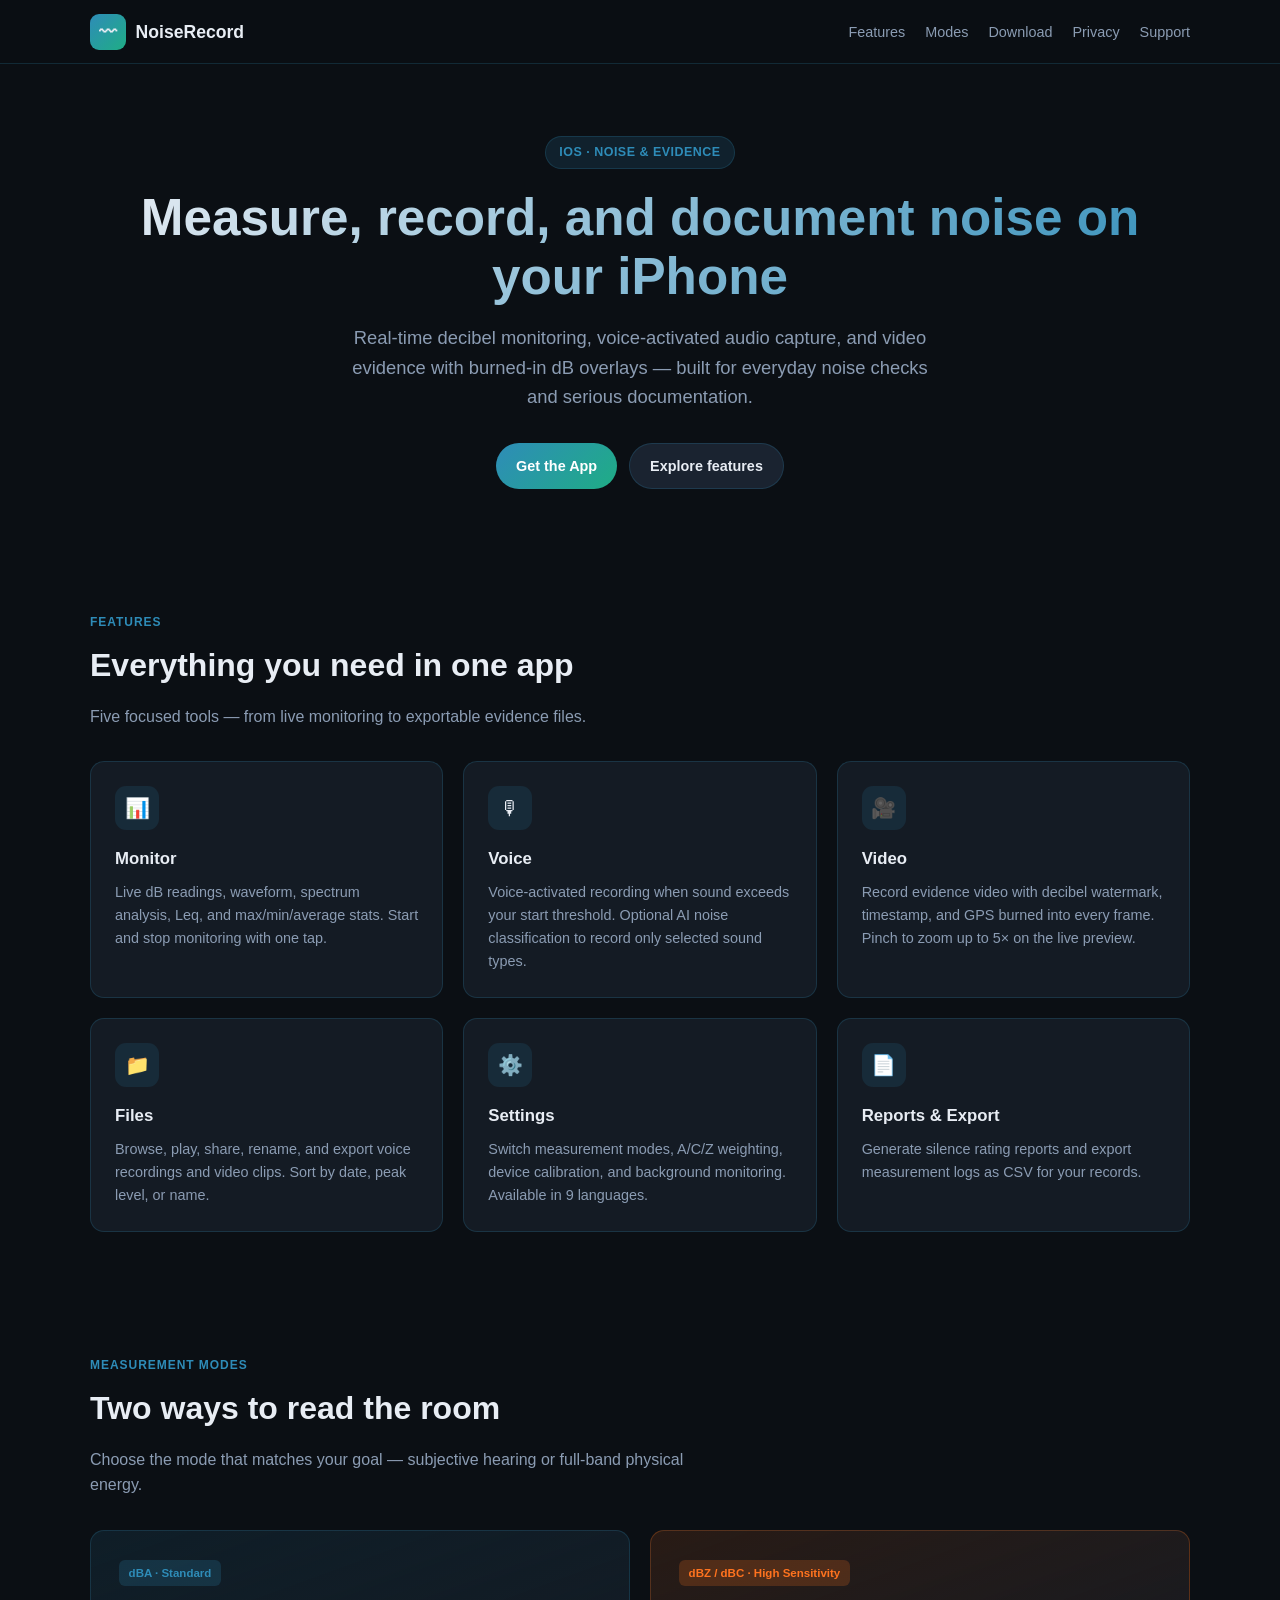
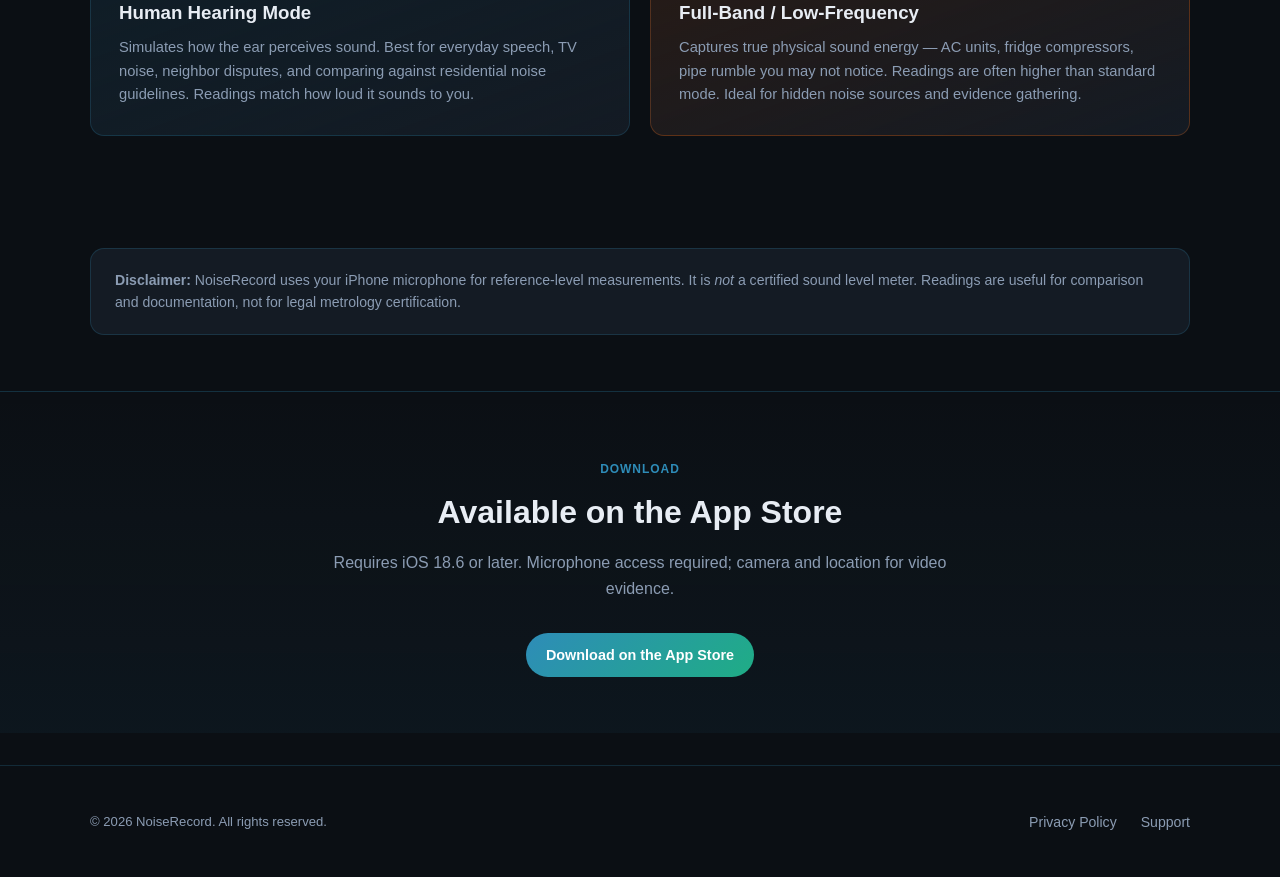
==== website/index.html @ 61397804 "更新apple ID" ====
<!DOCTYPE html>
<html lang="en">
<head>
  <meta charset="UTF-8">
  <meta name="viewport" content="width=device-width, initial-scale=1.0">
  <meta name="description" content="NoiseRecord — iPhone noise monitoring, voice-activated recording, and video evidence with live decibel overlays.">
  <title>NoiseRecord — Noise Monitoring &amp; Evidence</title>
  <link rel="stylesheet" href="assets/css/style.css">
</head>
<body>
  <header class="site-header">
    <div class="container header-inner">
      <a href="index.html" class="logo">
        <span class="logo-icon" aria-hidden="true">〰</span>
        NoiseRecord
      </a>
      <button class="menu-toggle" type="button" aria-label="Open menu">☰</button>
      <nav>
        <ul class="nav-links">
          <li><a href="#features">Features</a></li>
          <li><a href="#modes">Modes</a></li>
          <li><a href="#download">Download</a></li>
          <li><a href="privacy.html">Privacy</a></li>
          <li><a href="support.html">Support</a></li>
        </ul>
      </nav>
    </div>
  </header>

  <main>
    <section class="hero">
      <div class="container">
        <span class="hero-badge">iOS · Noise &amp; Evidence</span>
        <h1>Measure, record, and document noise on your iPhone</h1>
        <p>
          Real-time decibel monitoring, voice-activated audio capture, and video evidence
          with burned-in dB overlays — built for everyday noise checks and serious documentation.
        </p>
        <div class="hero-actions">
          <a href="#download" class="btn btn-primary">Get the App</a>
          <a href="#features" class="btn btn-secondary">Explore features</a>
        </div>
      </div>
    </section>

    <section id="features">
      <div class="container">
        <p class="section-label">Features</p>
        <h2 class="section-title">Everything you need in one app</h2>
        <p class="section-desc">
          Five focused tools — from live monitoring to exportable evidence files.
        </p>
        <div class="feature-grid">
          <article class="feature-card">
            <div class="feature-icon" aria-hidden="true">📊</div>
            <h3>Monitor</h3>
            <p>
              Live dB readings, waveform, spectrum analysis, Leq, and max/min/average stats.
              Start and stop monitoring with one tap.
            </p>
          </article>
          <article class="feature-card">
            <div class="feature-icon" aria-hidden="true">🎙</div>
            <h3>Voice</h3>
            <p>
              Voice-activated recording when sound exceeds your start threshold.
              Optional AI noise classification to record only selected sound types.
            </p>
          </article>
          <article class="feature-card">
            <div class="feature-icon" aria-hidden="true">🎥</div>
            <h3>Video</h3>
            <p>
              Record evidence video with decibel watermark, timestamp, and GPS burned into every frame.
              Pinch to zoom up to 5× on the live preview.
            </p>
          </article>
          <article class="feature-card">
            <div class="feature-icon" aria-hidden="true">📁</div>
            <h3>Files</h3>
            <p>
              Browse, play, share, rename, and export voice recordings and video clips.
              Sort by date, peak level, or name.
            </p>
          </article>
          <article class="feature-card">
            <div class="feature-icon" aria-hidden="true">⚙️</div>
            <h3>Settings</h3>
            <p>
              Switch measurement modes, A/C/Z weighting, device calibration, and background monitoring.
              Available in 9 languages.
            </p>
          </article>
          <article class="feature-card">
            <div class="feature-icon" aria-hidden="true">📄</div>
            <h3>Reports &amp; Export</h3>
            <p>
              Generate silence rating reports and export measurement logs as CSV for your records.
            </p>
          </article>
        </div>
      </div>
    </section>

    <section id="modes">
      <div class="container">
        <p class="section-label">Measurement modes</p>
        <h2 class="section-title">Two ways to read the room</h2>
        <p class="section-desc">
          Choose the mode that matches your goal — subjective hearing or full-band physical energy.
        </p>
        <div class="mode-grid">
          <article class="mode-card standard">
            <span class="badge">dBA · Standard</span>
            <h3>Human Hearing Mode</h3>
            <p>
              Simulates how the ear perceives sound. Best for everyday speech, TV noise, neighbor disputes,
              and comparing against residential noise guidelines. Readings match how loud it sounds to you.
            </p>
          </article>
          <article class="mode-card high-sensitivity">
            <span class="badge">dBZ / dBC · High Sensitivity</span>
            <h3>Full-Band / Low-Frequency</h3>
            <p>
              Captures true physical sound energy — AC units, fridge compressors, pipe rumble you may not notice.
              Readings are often higher than standard mode. Ideal for hidden noise sources and evidence gathering.
            </p>
          </article>
        </div>
      </div>
    </section>

    <section>
      <div class="container">
        <div class="disclaimer-box">
          <strong>Disclaimer:</strong>
          NoiseRecord uses your iPhone microphone for reference-level measurements.
          It is <em>not</em> a certified sound level meter. Readings are useful for comparison and documentation,
          not for legal metrology certification.
        </div>
      </div>
    </section>

    <section id="download" class="cta-section">
      <div class="container">
        <p class="section-label">Download</p>
        <h2 class="section-title">Available on the App Store</h2>
        <p class="section-desc" style="margin-inline: auto;">
          Requires iOS 18.6 or later. Microphone access required; camera and location for video evidence.
        </p>
        <a href="https://apps.apple.com/app/id6779128095" class="btn btn-primary" id="app-store-link">Download on the App Store</a>
      </div>
    </section>
  </main>

  <footer class="site-footer">
    <div class="container footer-inner">
      <p class="copyright">© 2026 NoiseRecord. All rights reserved.</p>
      <ul class="footer-links">
        <li><a href="privacy.html">Privacy Policy</a></li>
        <li><a href="support.html">Support</a></li>
      </ul>
    </div>
  </footer>

  <script src="assets/js/main.js"></script>
</body>
</html>
---- website/assets/css/style.css ----
/* NoiseRecord — brand tokens (aligned with iOS app themes) */
:root {
  --accent-standard: #2e8cb8;
  --accent-standard-2: #1fad85;
  --accent-high: #ff731f;
  --accent-high-2: #b85af2;
  --bg: #0b0f14;
  --bg-card: #141b24;
  --bg-elevated: #1a2330;
  --text: #e8edf4;
  --text-muted: #8b9cb3;
  --border: rgba(46, 140, 184, 0.22);
  --radius: 14px;
  --max-width: 1100px;
  --font: -apple-system, BlinkMacSystemFont, "Segoe UI", Roboto, "Helvetica Neue", Arial, sans-serif;
}

*, *::before, *::after { box-sizing: border-box; }

html {
  scroll-behavior: smooth;
}

body {
  margin: 0;
  font-family: var(--font);
  background: var(--bg);
  color: var(--text);
  line-height: 1.6;
  -webkit-font-smoothing: antialiased;
}

a {
  color: var(--accent-standard);
  text-decoration: none;
}

a:hover { text-decoration: underline; }

img { max-width: 100%; height: auto; }

.container {
  width: min(100% - 2rem, var(--max-width));
  margin-inline: auto;
}

/* Header */
.site-header {
  position: sticky;
  top: 0;
  z-index: 100;
  background: rgba(11, 15, 20, 0.88);
  backdrop-filter: blur(12px);
  border-bottom: 1px solid var(--border);
}

.header-inner {
  display: flex;
  align-items: center;
  justify-content: space-between;
  padding: 0.85rem 0;
  gap: 1rem;
}

.logo {
  display: flex;
  align-items: center;
  gap: 0.6rem;
  font-weight: 700;
  font-size: 1.1rem;
  color: var(--text);
  text-decoration: none;
}

.logo:hover { text-decoration: none; }

.logo-icon {
  width: 36px;
  height: 36px;
  border-radius: 9px;
  background: linear-gradient(135deg, var(--accent-standard), var(--accent-standard-2));
  display: grid;
  place-items: center;
  font-size: 1.1rem;
}

.nav-links {
  display: flex;
  align-items: center;
  gap: 1.25rem;
  list-style: none;
  margin: 0;
  padding: 0;
}

.nav-links a {
  color: var(--text-muted);
  font-size: 0.9rem;
  font-weight: 500;
}

.nav-links a:hover { color: var(--text); text-decoration: none; }

.btn {
  display: inline-flex;
  align-items: center;
  justify-content: center;
  gap: 0.4rem;
  padding: 0.65rem 1.25rem;
  border-radius: 999px;
  font-weight: 600;
  font-size: 0.9rem;
  border: none;
  cursor: pointer;
  text-decoration: none;
  transition: transform 0.15s, opacity 0.15s;
}

.btn:hover { text-decoration: none; transform: translateY(-1px); }

.btn-primary {
  background: linear-gradient(135deg, var(--accent-standard), var(--accent-standard-2));
  color: #fff;
}

.btn-secondary {
  background: var(--bg-elevated);
  color: var(--text);
  border: 1px solid var(--border);
}

.btn-disabled {
  opacity: 0.55;
  cursor: not-allowed;
  pointer-events: none;
}

/* Hero */
.hero {
  padding: 4.5rem 0 3.5rem;
  text-align: center;
}

.hero-badge {
  display: inline-block;
  padding: 0.35rem 0.85rem;
  border-radius: 999px;
  font-size: 0.78rem;
  font-weight: 600;
  letter-spacing: 0.04em;
  text-transform: uppercase;
  background: rgba(46, 140, 184, 0.15);
  color: var(--accent-standard);
  border: 1px solid var(--border);
  margin-bottom: 1.25rem;
}

.hero h1 {
  font-size: clamp(2rem, 5vw, 3.2rem);
  line-height: 1.15;
  margin: 0 0 1rem;
  background: linear-gradient(135deg, var(--text) 0%, var(--accent-standard) 100%);
  -webkit-background-clip: text;
  -webkit-text-fill-color: transparent;
  background-clip: text;
}

.hero p {
  font-size: 1.15rem;
  color: var(--text-muted);
  max-width: 36rem;
  margin: 0 auto 2rem;
}

.hero-actions {
  display: flex;
  flex-wrap: wrap;
  gap: 0.75rem;
  justify-content: center;
}

/* Sections */
section {
  padding: 3.5rem 0;
}

.section-label {
  font-size: 0.75rem;
  font-weight: 700;
  letter-spacing: 0.08em;
  text-transform: uppercase;
  color: var(--accent-standard);
  margin-bottom: 0.5rem;
}

.section-title {
  font-size: clamp(1.5rem, 3vw, 2rem);
  margin: 0 0 0.75rem;
}

.section-desc {
  color: var(--text-muted);
  max-width: 40rem;
  margin: 0 0 2rem;
}

/* Feature grid */
.feature-grid {
  display: grid;
  grid-template-columns: repeat(auto-fit, minmax(280px, 1fr));
  gap: 1.25rem;
}

.feature-card {
  background: var(--bg-card);
  border: 1px solid var(--border);
  border-radius: var(--radius);
  padding: 1.5rem;
  transition: border-color 0.2s;
}

.feature-card:hover {
  border-color: rgba(46, 140, 184, 0.45);
}

.feature-icon {
  width: 44px;
  height: 44px;
  border-radius: 11px;
  display: grid;
  place-items: center;
  font-size: 1.25rem;
  margin-bottom: 1rem;
  background: rgba(46, 140, 184, 0.14);
}

.feature-card h3 {
  margin: 0 0 0.5rem;
  font-size: 1.05rem;
}

.feature-card p {
  margin: 0;
  font-size: 0.9rem;
  color: var(--text-muted);
}

/* Mode comparison */
.mode-grid {
  display: grid;
  grid-template-columns: repeat(auto-fit, minmax(300px, 1fr));
  gap: 1.25rem;
}

.mode-card {
  border-radius: var(--radius);
  padding: 1.75rem;
  border: 1px solid var(--border);
}

.mode-card.standard {
  background: linear-gradient(160deg, rgba(46, 140, 184, 0.12), var(--bg-card));
}

.mode-card.high-sensitivity {
  background: linear-gradient(160deg, rgba(255, 115, 31, 0.12), var(--bg-card));
  border-color: rgba(255, 115, 31, 0.25);
}

.mode-card .badge {
  display: inline-block;
  font-size: 0.72rem;
  font-weight: 700;
  padding: 0.25rem 0.6rem;
  border-radius: 6px;
  margin-bottom: 0.75rem;
}

.mode-card.standard .badge {
  background: rgba(46, 140, 184, 0.2);
  color: var(--accent-standard);
}

.mode-card.high-sensitivity .badge {
  background: rgba(255, 115, 31, 0.2);
  color: var(--accent-high);
}

.mode-card h3 { margin: 0 0 0.5rem; }
.mode-card p { margin: 0; color: var(--text-muted); font-size: 0.92rem; }

/* Disclaimer */
.disclaimer-box {
  background: var(--bg-card);
  border: 1px solid var(--border);
  border-radius: var(--radius);
  padding: 1.25rem 1.5rem;
  font-size: 0.88rem;
  color: var(--text-muted);
}

/* Download CTA */
.cta-section {
  text-align: center;
  background: linear-gradient(180deg, transparent, rgba(46, 140, 184, 0.06));
  border-top: 1px solid var(--border);
}

.cta-section .coming-soon {
  font-size: 0.85rem;
  color: var(--text-muted);
  margin-top: 0.75rem;
}

/* Content pages */
.page-hero {
  padding: 3rem 0 2rem;
  border-bottom: 1px solid var(--border);
}

.page-hero h1 {
  margin: 0 0 0.5rem;
  font-size: clamp(1.75rem, 4vw, 2.5rem);
}

.page-hero p {
  margin: 0;
  color: var(--text-muted);
}

.prose {
  padding: 2.5rem 0 4rem;
  max-width: 42rem;
}

.prose h2 {
  font-size: 1.2rem;
  margin: 2rem 0 0.75rem;
  color: var(--text);
}

.prose h2:first-child { margin-top: 0; }

.prose p, .prose li {
  color: var(--text-muted);
  font-size: 0.95rem;
}

.prose ul {
  padding-left: 1.25rem;
}

.prose li { margin-bottom: 0.4rem; }

/* Footer */
.site-footer {
  border-top: 1px solid var(--border);
  padding: 2rem 0;
  margin-top: 2rem;
}

.footer-inner {
  display: flex;
  flex-wrap: wrap;
  align-items: center;
  justify-content: space-between;
  gap: 1rem;
}

.footer-links {
  display: flex;
  gap: 1.5rem;
  list-style: none;
  margin: 0;
  padding: 0;
}

.footer-links a {
  color: var(--text-muted);
  font-size: 0.88rem;
}

.copyright {
  font-size: 0.82rem;
  color: var(--text-muted);
}

/* Mobile nav */
.menu-toggle {
  display: none;
  background: none;
  border: none;
  color: var(--text);
  font-size: 1.4rem;
  cursor: pointer;
  padding: 0.25rem;
}

@media (max-width: 640px) {
  .menu-toggle { display: block; }

  .nav-links {
    display: none;
    position: absolute;
    top: 100%;
    left: 0;
    right: 0;
    flex-direction: column;
    background: var(--bg);
    border-bottom: 1px solid var(--border);
    padding: 1rem;
  }

  .nav-links.open { display: flex; }

  .header-inner { position: relative; }
}
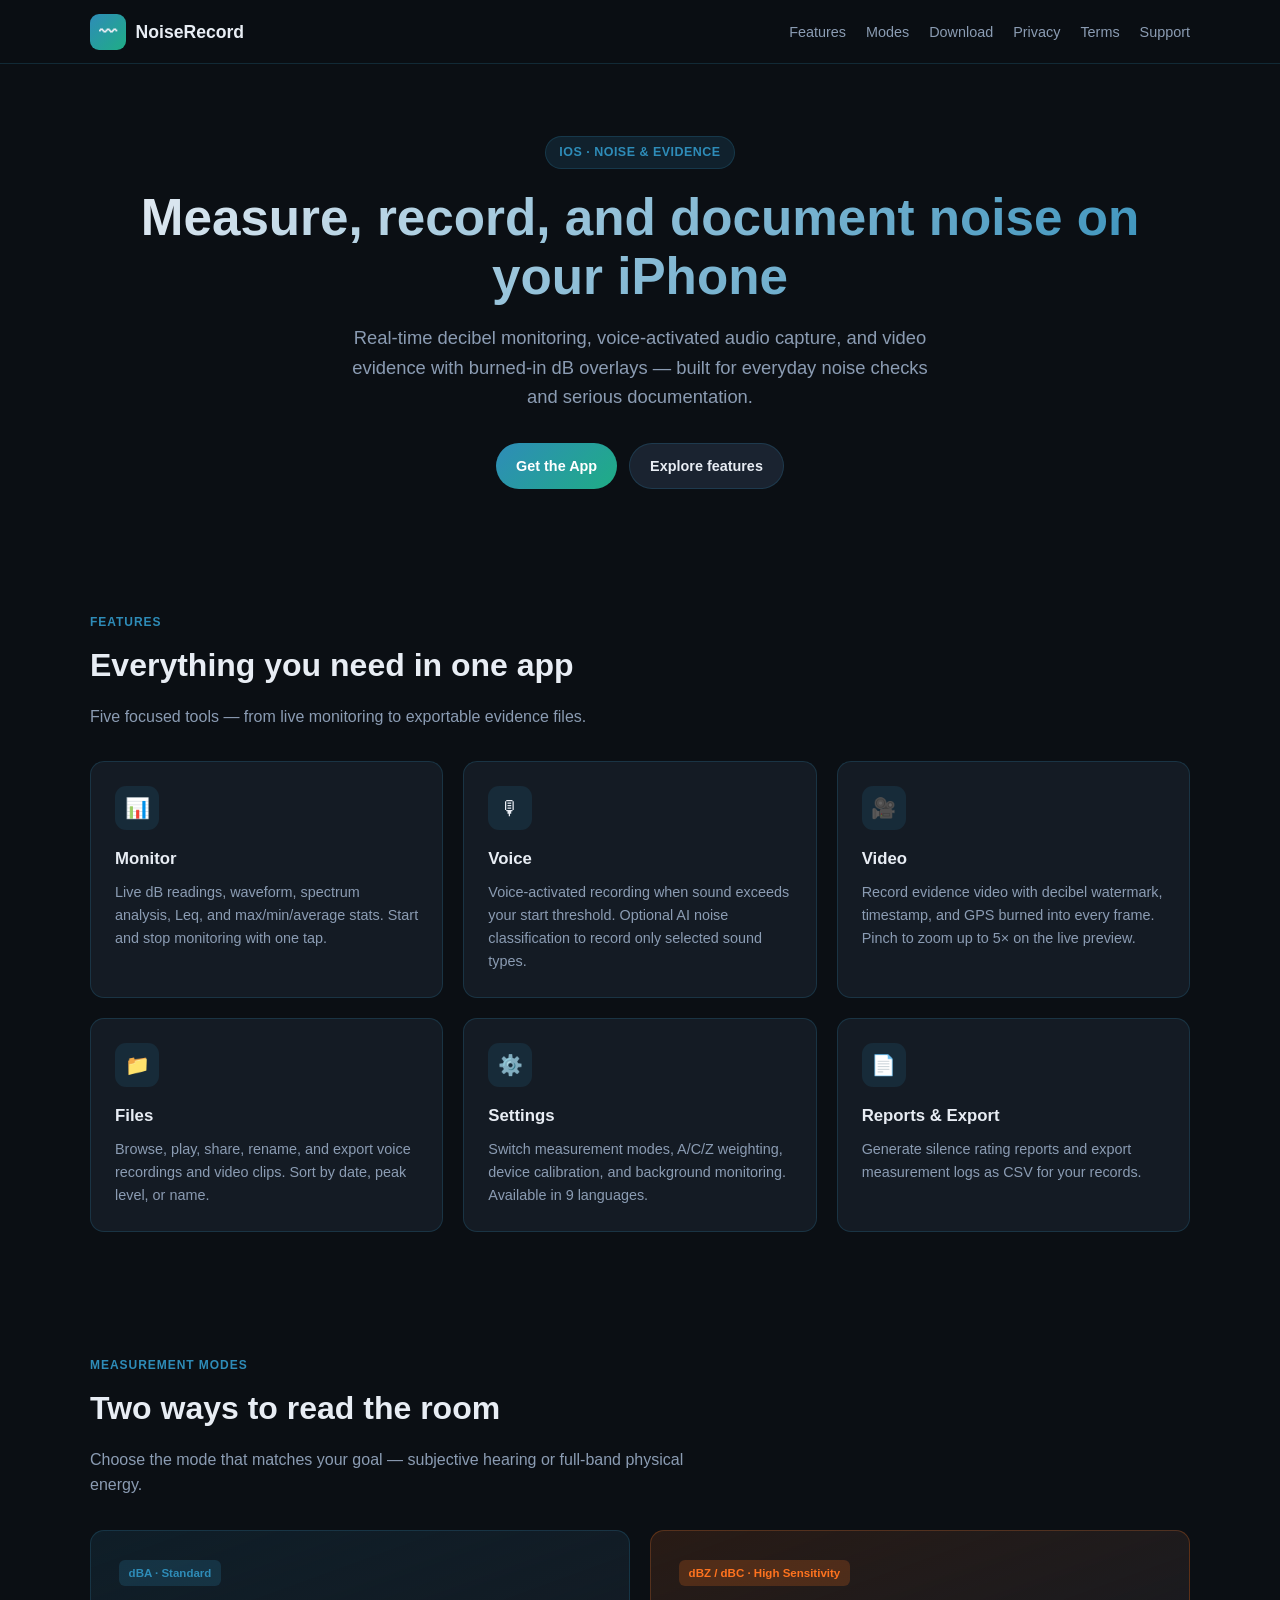
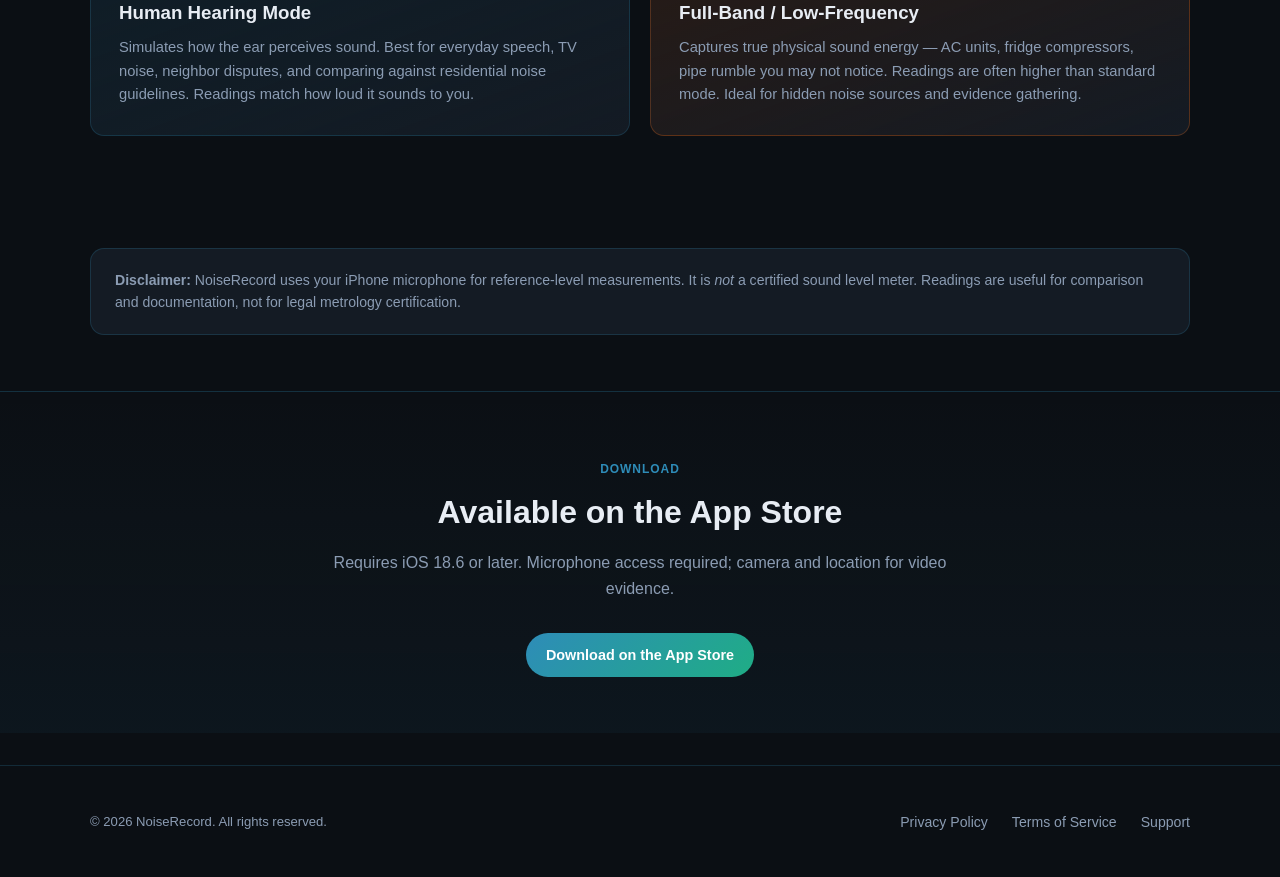
==== commit 0303d0cb: "增加用户协议" ====
--- a/website/index.html
+++ b/website/index.html
@@ -21,6 +21,7 @@
           <li><a href="#modes">Modes</a></li>
           <li><a href="#download">Download</a></li>
           <li><a href="privacy.html">Privacy</a></li>
+          <li><a href="terms.html">Terms</a></li>
           <li><a href="support.html">Support</a></li>
         </ul>
       </nav>
@@ -158,6 +159,7 @@
       <p class="copyright">© 2026 NoiseRecord. All rights reserved.</p>
       <ul class="footer-links">
         <li><a href="privacy.html">Privacy Policy</a></li>
+        <li><a href="terms.html">Terms of Service</a></li>
         <li><a href="support.html">Support</a></li>
       </ul>
     </div>
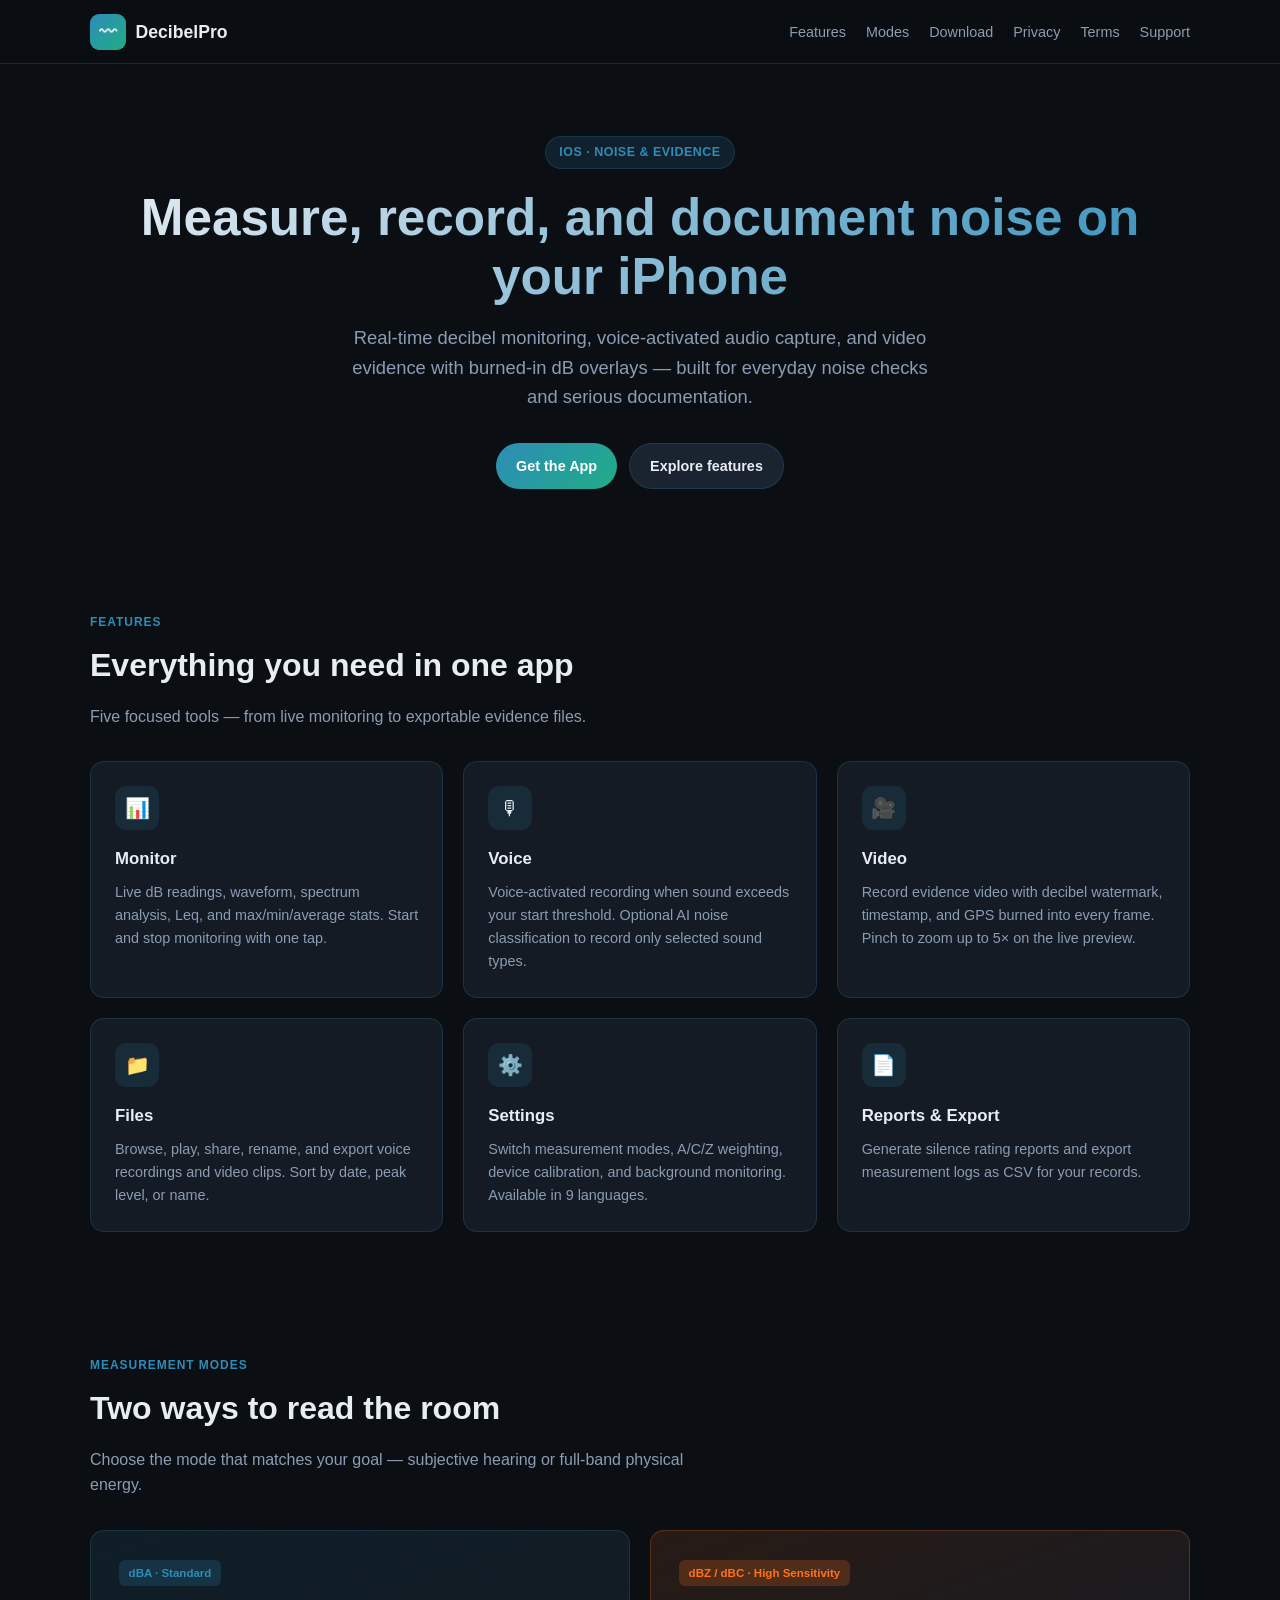
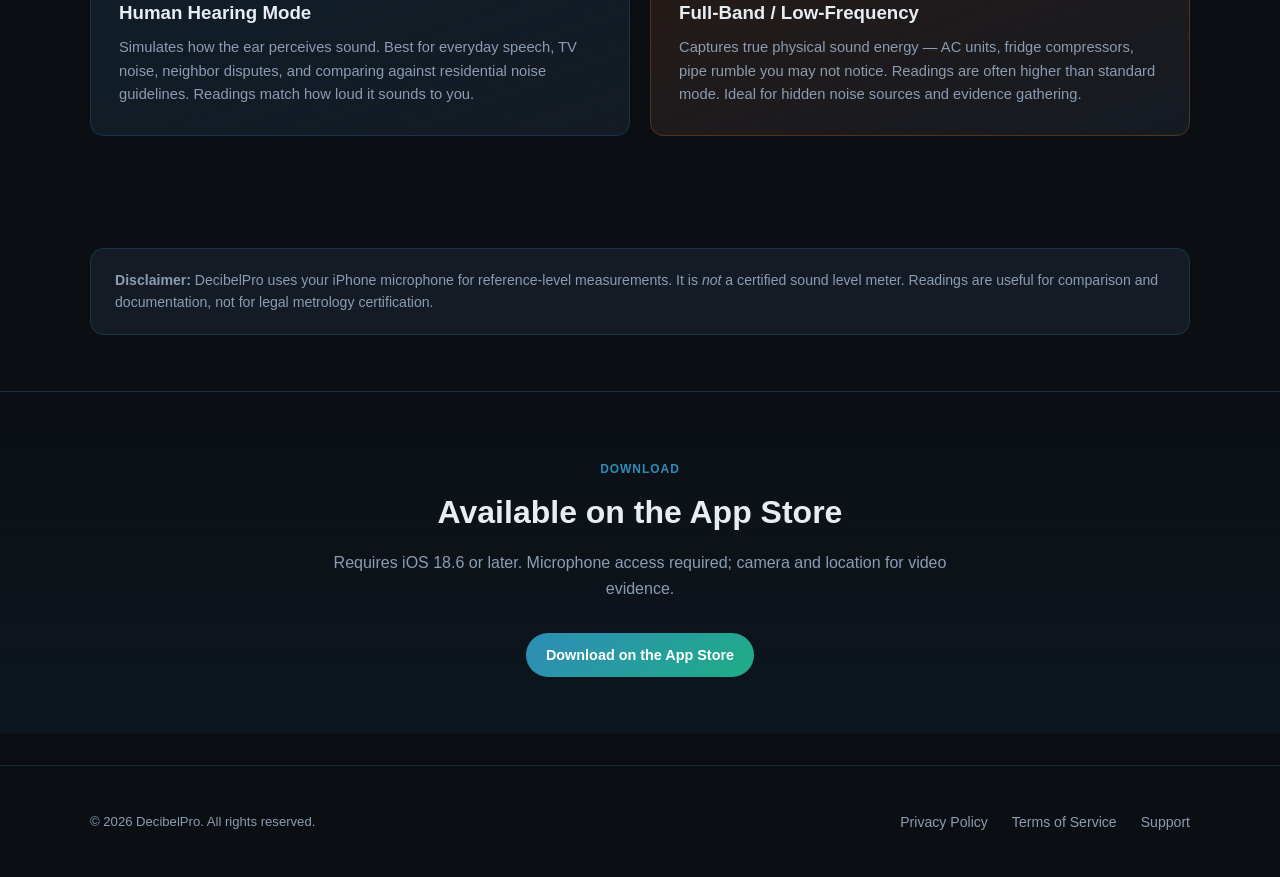
==== commit ca526cd4: "改名为DecibelPro" ====
--- a/website/index.html
+++ b/website/index.html
@@ -3,8 +3,8 @@
 <head>
   <meta charset="UTF-8">
   <meta name="viewport" content="width=device-width, initial-scale=1.0">
-  <meta name="description" content="NoiseRecord — iPhone noise monitoring, voice-activated recording, and video evidence with live decibel overlays.">
-  <title>NoiseRecord — Noise Monitoring &amp; Evidence</title>
+  <meta name="description" content="DecibelPro — iPhone noise monitoring, voice-activated recording, and video evidence with live decibel overlays.">
+  <title>DecibelPro — Noise Monitoring &amp; Evidence</title>
   <link rel="stylesheet" href="assets/css/style.css">
 </head>
 <body>
@@ -12,7 +12,7 @@
     <div class="container header-inner">
       <a href="index.html" class="logo">
         <span class="logo-icon" aria-hidden="true">〰</span>
-        NoiseRecord
+        DecibelPro
       </a>
       <button class="menu-toggle" type="button" aria-label="Open menu">☰</button>
       <nav>
@@ -135,7 +135,7 @@
       <div class="container">
         <div class="disclaimer-box">
           <strong>Disclaimer:</strong>
-          NoiseRecord uses your iPhone microphone for reference-level measurements.
+          DecibelPro uses your iPhone microphone for reference-level measurements.
           It is <em>not</em> a certified sound level meter. Readings are useful for comparison and documentation,
           not for legal metrology certification.
         </div>
@@ -156,7 +156,7 @@
 
   <footer class="site-footer">
     <div class="container footer-inner">
-      <p class="copyright">© 2026 NoiseRecord. All rights reserved.</p>
+      <p class="copyright">© 2026 DecibelPro. All rights reserved.</p>
       <ul class="footer-links">
         <li><a href="privacy.html">Privacy Policy</a></li>
         <li><a href="terms.html">Terms of Service</a></li>
--- a/website/assets/css/style.css
+++ b/website/assets/css/style.css
@@ -1,4 +1,4 @@
-/* NoiseRecord — brand tokens (aligned with iOS app themes) */
+/* DecibelPro — brand tokens (aligned with iOS app themes) */
 :root {
   --accent-standard: #2e8cb8;
   --accent-standard-2: #1fad85;
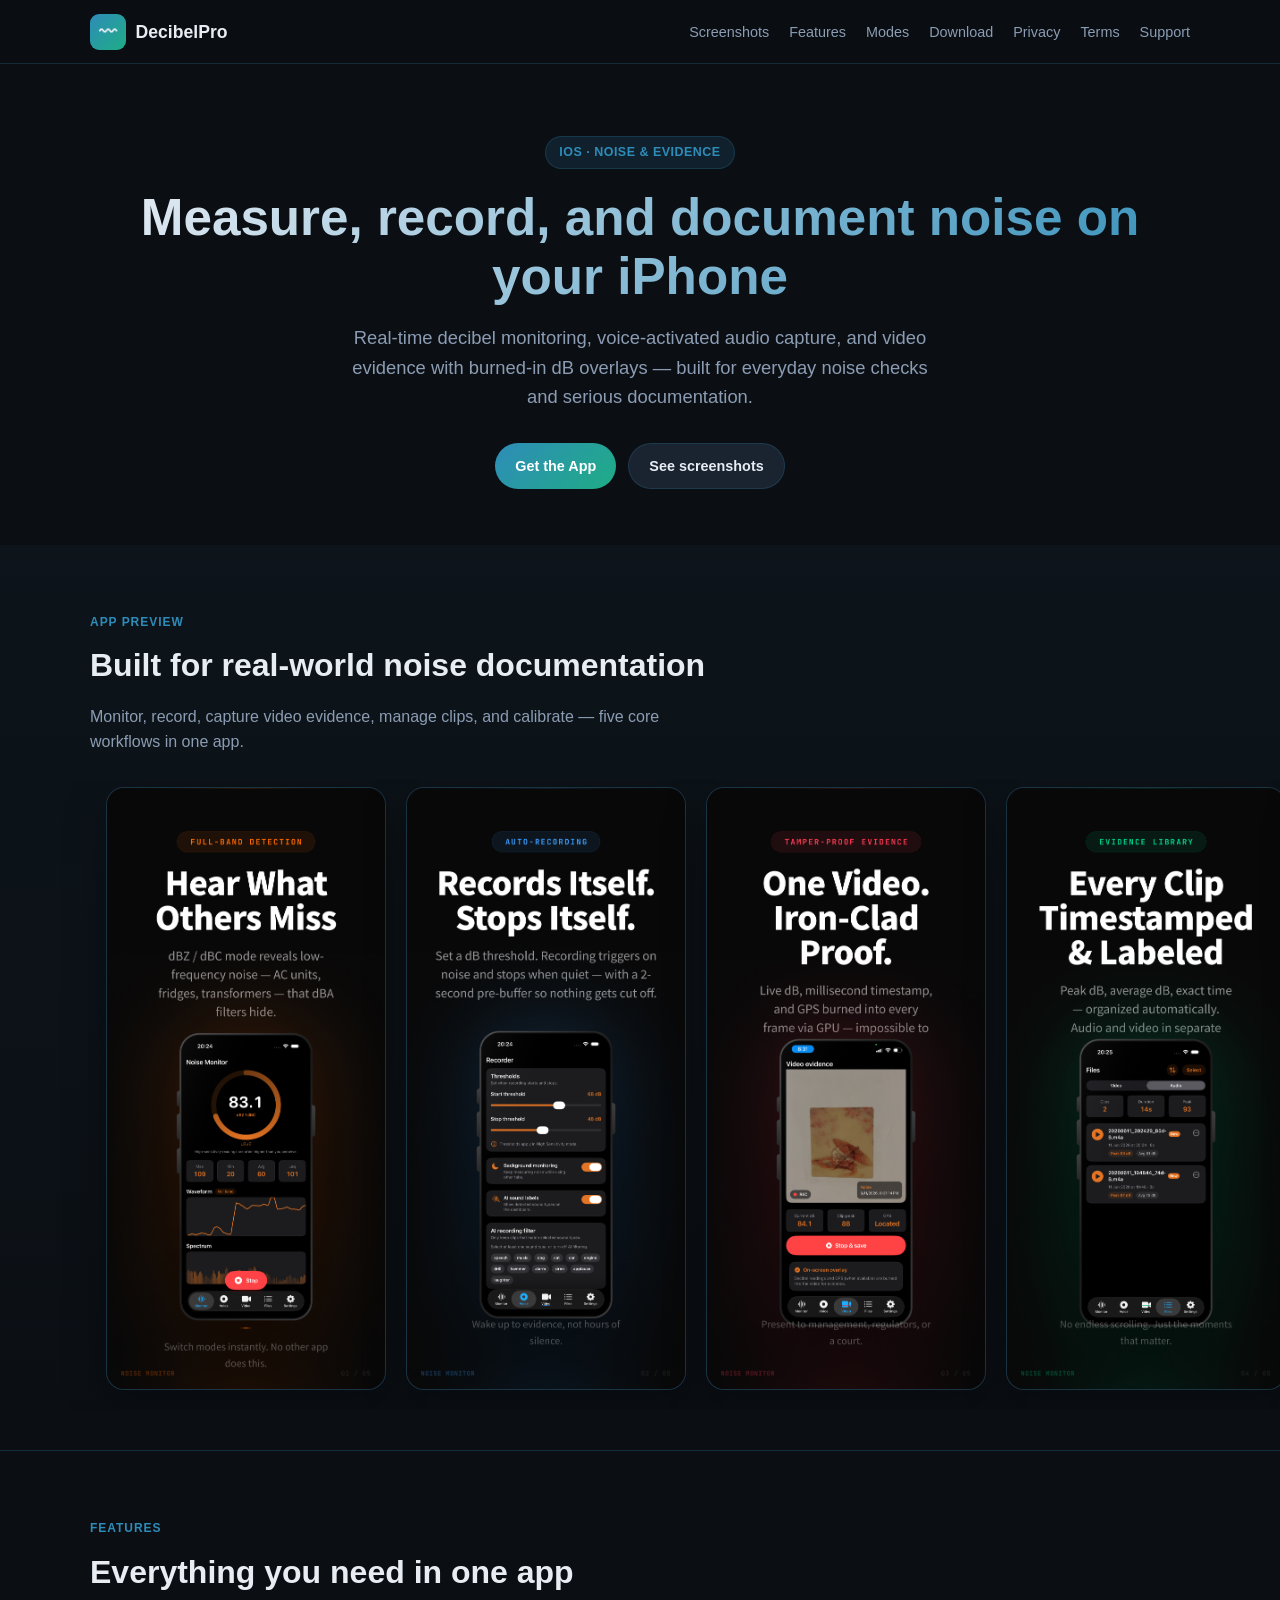
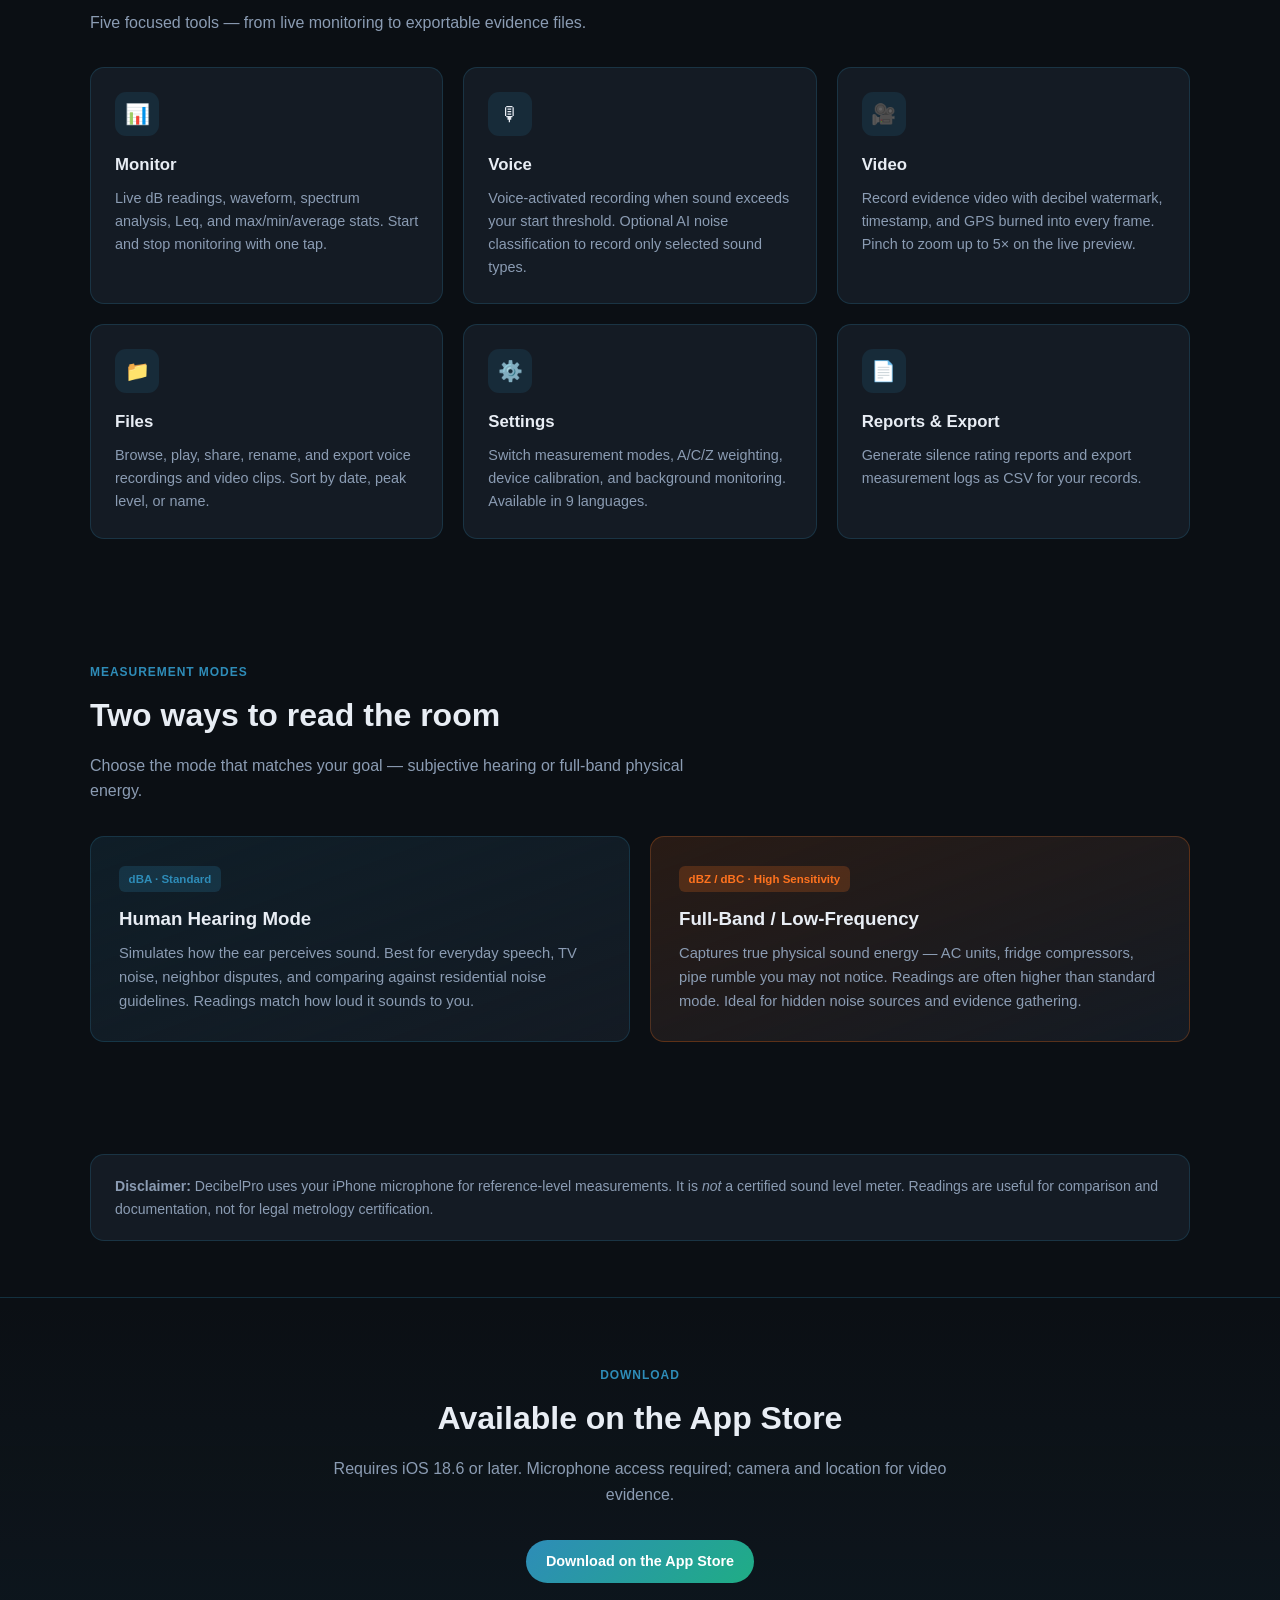
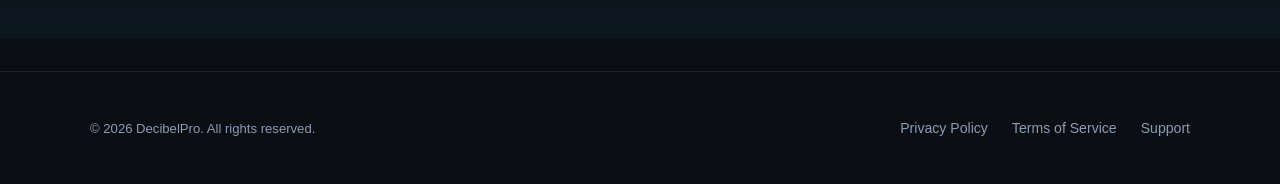
==== commit fb9c0977: "landing page 增加截图" ====
--- a/website/index.html
+++ b/website/index.html
@@ -17,6 +17,7 @@
       <button class="menu-toggle" type="button" aria-label="Open menu">☰</button>
       <nav>
         <ul class="nav-links">
+          <li><a href="#screenshots">Screenshots</a></li>
           <li><a href="#features">Features</a></li>
           <li><a href="#modes">Modes</a></li>
           <li><a href="#download">Download</a></li>
@@ -39,9 +40,37 @@
         </p>
         <div class="hero-actions">
           <a href="#download" class="btn btn-primary">Get the App</a>
-          <a href="#features" class="btn btn-secondary">Explore features</a>
+          <a href="#screenshots" class="btn btn-secondary">See screenshots</a>
         </div>
       </div>
+    </section>
+
+    <section id="screenshots" class="snapshots-section">
+      <div class="container">
+        <p class="section-label">App preview</p>
+        <h2 class="section-title">Built for real-world noise documentation</h2>
+        <p class="section-desc">
+          Monitor, record, capture video evidence, manage clips, and calibrate — five core workflows in one app.
+        </p>
+      </div>
+      <div class="snapshots-scroll" role="region" aria-label="App screenshots">
+        <figure class="snapshot-card">
+          <img src="assets/images/snapshots/1.jpg" alt="DecibelPro noise monitor — full-band dBZ and dBC detection with live waveform and spectrum" width="390" height="844" loading="eager">
+        </figure>
+        <figure class="snapshot-card">
+          <img src="assets/images/snapshots/2.jpg" alt="DecibelPro voice-activated recording with dB thresholds, background monitoring, and AI sound filters" width="390" height="844" loading="lazy">
+        </figure>
+        <figure class="snapshot-card">
+          <img src="assets/images/snapshots/3.jpg" alt="DecibelPro video evidence with decibel, timestamp, and GPS burned into every frame" width="390" height="844" loading="lazy">
+        </figure>
+        <figure class="snapshot-card">
+          <img src="assets/images/snapshots/4.jpg" alt="DecibelPro files library — timestamped audio and video clips with peak and average dB labels" width="390" height="844" loading="lazy">
+        </figure>
+        <figure class="snapshot-card">
+          <img src="assets/images/snapshots/5.jpg" alt="DecibelPro settings — device calibration with 94 dB reference and silence rating" width="390" height="844" loading="lazy">
+        </figure>
+      </div>
+      <p class="snapshots-hint container">Swipe to browse all five screens</p>
     </section>
 
     <section id="features">
--- a/website/assets/css/style.css
+++ b/website/assets/css/style.css
@@ -179,6 +179,78 @@
   justify-content: center;
 }
 
+/* App screenshots */
+.snapshots-section {
+  padding: 3.5rem 0 2.5rem;
+  border-bottom: 1px solid var(--border);
+  background: linear-gradient(180deg, rgba(46, 140, 184, 0.04), transparent);
+}
+
+.snapshots-section .section-desc {
+  margin-bottom: 1.5rem;
+}
+
+.snapshots-scroll {
+  display: flex;
+  gap: 1.25rem;
+  overflow-x: auto;
+  scroll-snap-type: x mandatory;
+  scroll-padding-inline: max(1rem, calc((100% - var(--max-width)) / 2 + 1rem));
+  padding: 0.5rem max(1rem, calc((100% - var(--max-width)) / 2 + 1rem)) 1.25rem;
+  -webkit-overflow-scrolling: touch;
+  scrollbar-color: rgba(46, 140, 184, 0.45) transparent;
+}
+
+.snapshots-scroll::-webkit-scrollbar {
+  height: 6px;
+}
+
+.snapshots-scroll::-webkit-scrollbar-thumb {
+  background: rgba(46, 140, 184, 0.45);
+  border-radius: 999px;
+}
+
+.snapshot-card {
+  flex: 0 0 min(78vw, 300px);
+  margin: 0;
+  scroll-snap-align: start;
+  border-radius: calc(var(--radius) + 4px);
+  overflow: hidden;
+  border: 1px solid var(--border);
+  background: var(--bg-card);
+  box-shadow: 0 12px 40px rgba(0, 0, 0, 0.35);
+  transition: transform 0.2s, border-color 0.2s;
+}
+
+.snapshot-card:hover {
+  transform: translateY(-4px);
+  border-color: rgba(46, 140, 184, 0.45);
+}
+
+.snapshot-card img {
+  display: block;
+  width: 100%;
+  height: auto;
+  vertical-align: middle;
+}
+
+.snapshots-hint {
+  margin: 0.75rem auto 0;
+  text-align: center;
+  font-size: 0.82rem;
+  color: var(--text-muted);
+}
+
+@media (min-width: 900px) {
+  .snapshot-card {
+    flex: 0 0 280px;
+  }
+
+  .snapshots-hint {
+    display: none;
+  }
+}
+
 /* Sections */
 section {
   padding: 3.5rem 0;
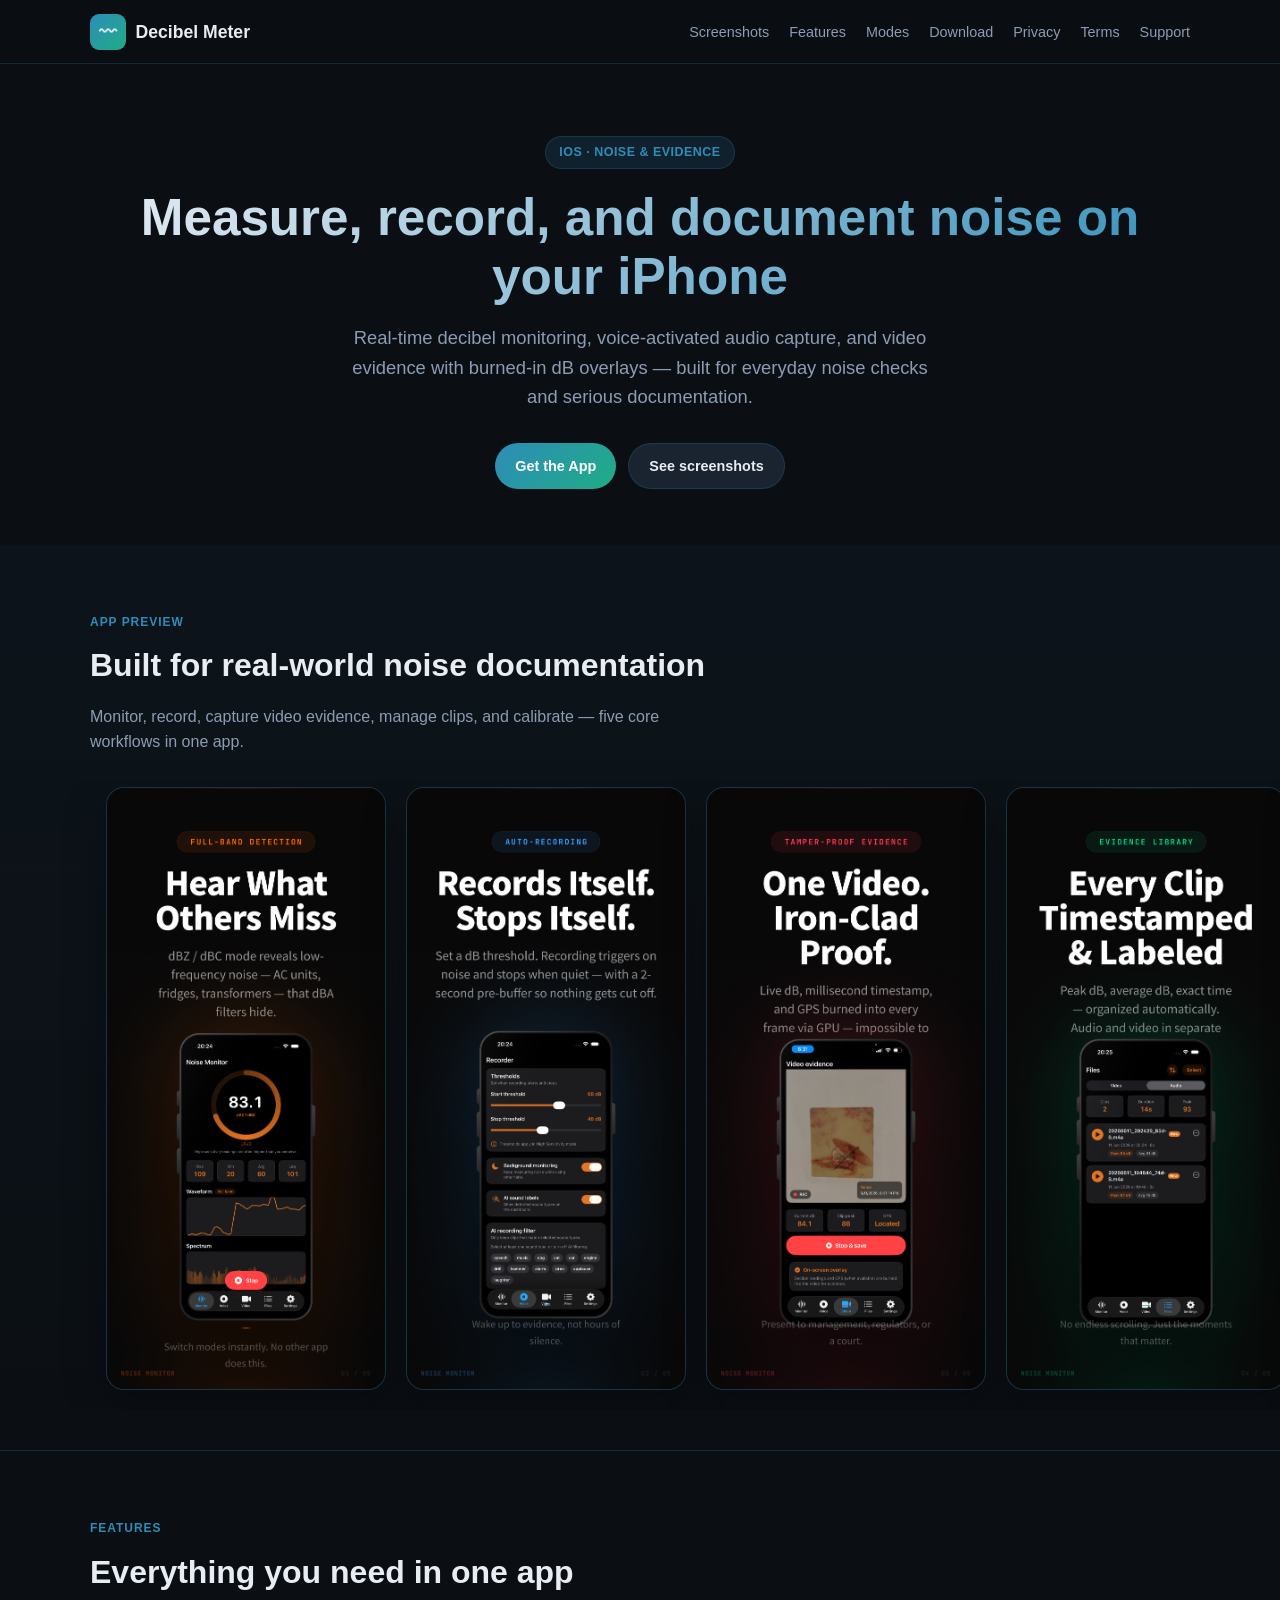
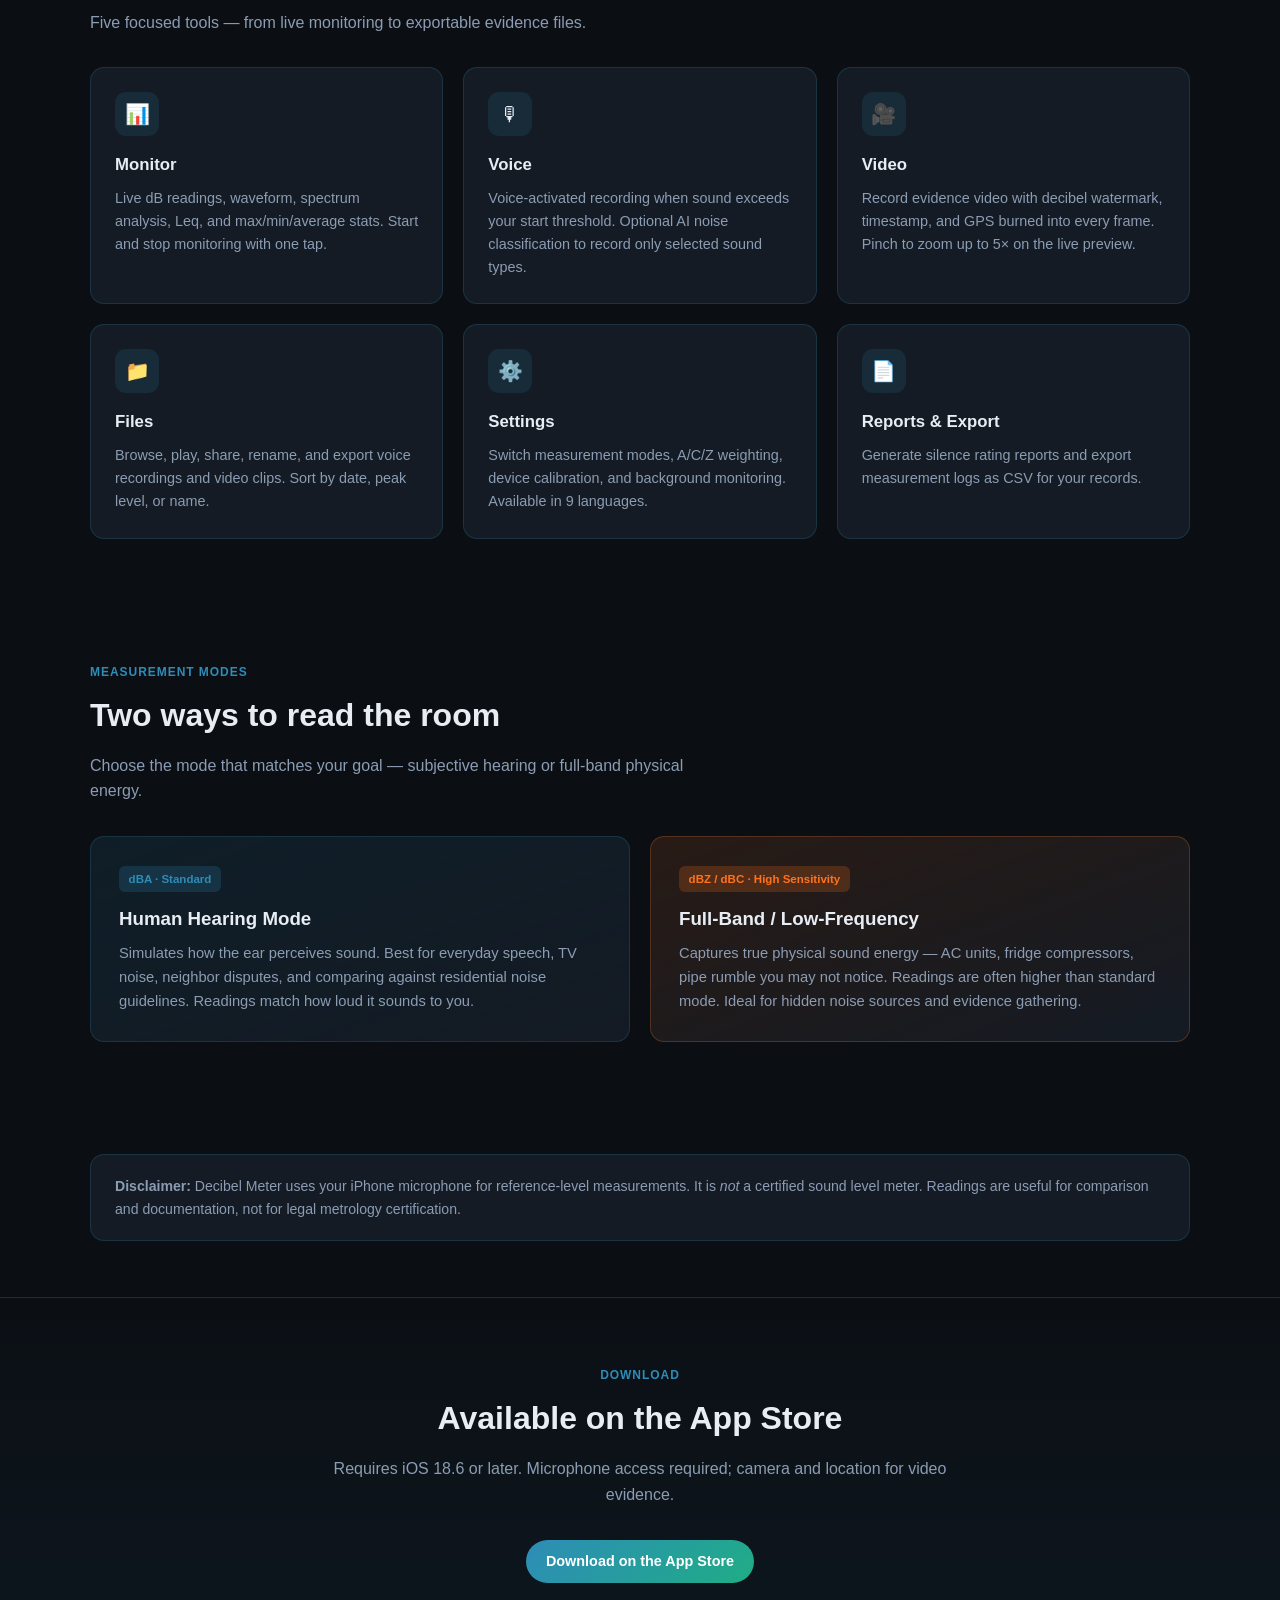
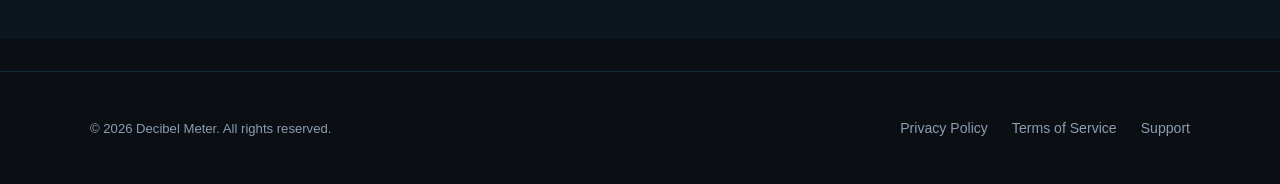
==== commit 813535d7: "更改产品名称为Decibel Meter" ====
--- a/website/index.html
+++ b/website/index.html
@@ -3,8 +3,8 @@
 <head>
   <meta charset="UTF-8">
   <meta name="viewport" content="width=device-width, initial-scale=1.0">
-  <meta name="description" content="DecibelPro — iPhone noise monitoring, voice-activated recording, and video evidence with live decibel overlays.">
-  <title>DecibelPro — Noise Monitoring &amp; Evidence</title>
+  <meta name="description" content="Decibel Meter — iPhone noise monitoring, voice-activated recording, and video evidence with live decibel overlays.">
+  <title>Decibel Meter — Noise Monitoring &amp; Evidence</title>
   <link rel="stylesheet" href="assets/css/style.css">
 </head>
 <body>
@@ -12,7 +12,7 @@
     <div class="container header-inner">
       <a href="index.html" class="logo">
         <span class="logo-icon" aria-hidden="true">〰</span>
-        DecibelPro
+        Decibel Meter
       </a>
       <button class="menu-toggle" type="button" aria-label="Open menu">☰</button>
       <nav>
@@ -55,19 +55,19 @@
       </div>
       <div class="snapshots-scroll" role="region" aria-label="App screenshots">
         <figure class="snapshot-card">
-          <img src="assets/images/snapshots/1.jpg" alt="DecibelPro noise monitor — full-band dBZ and dBC detection with live waveform and spectrum" width="390" height="844" loading="eager">
+          <img src="assets/images/snapshots/1.jpg" alt="Decibel Meter noise monitor — full-band dBZ and dBC detection with live waveform and spectrum" width="390" height="844" loading="eager">
         </figure>
         <figure class="snapshot-card">
-          <img src="assets/images/snapshots/2.jpg" alt="DecibelPro voice-activated recording with dB thresholds, background monitoring, and AI sound filters" width="390" height="844" loading="lazy">
+          <img src="assets/images/snapshots/2.jpg" alt="Decibel Meter voice-activated recording with dB thresholds, background monitoring, and AI sound filters" width="390" height="844" loading="lazy">
         </figure>
         <figure class="snapshot-card">
-          <img src="assets/images/snapshots/3.jpg" alt="DecibelPro video evidence with decibel, timestamp, and GPS burned into every frame" width="390" height="844" loading="lazy">
+          <img src="assets/images/snapshots/3.jpg" alt="Decibel Meter video evidence with decibel, timestamp, and GPS burned into every frame" width="390" height="844" loading="lazy">
         </figure>
         <figure class="snapshot-card">
-          <img src="assets/images/snapshots/4.jpg" alt="DecibelPro files library — timestamped audio and video clips with peak and average dB labels" width="390" height="844" loading="lazy">
+          <img src="assets/images/snapshots/4.jpg" alt="Decibel Meter files library — timestamped audio and video clips with peak and average dB labels" width="390" height="844" loading="lazy">
         </figure>
         <figure class="snapshot-card">
-          <img src="assets/images/snapshots/5.jpg" alt="DecibelPro settings — device calibration with 94 dB reference and silence rating" width="390" height="844" loading="lazy">
+          <img src="assets/images/snapshots/5.jpg" alt="Decibel Meter settings — device calibration with 94 dB reference and silence rating" width="390" height="844" loading="lazy">
         </figure>
       </div>
       <p class="snapshots-hint container">Swipe to browse all five screens</p>
@@ -164,7 +164,7 @@
       <div class="container">
         <div class="disclaimer-box">
           <strong>Disclaimer:</strong>
-          DecibelPro uses your iPhone microphone for reference-level measurements.
+          Decibel Meter uses your iPhone microphone for reference-level measurements.
           It is <em>not</em> a certified sound level meter. Readings are useful for comparison and documentation,
           not for legal metrology certification.
         </div>
@@ -185,7 +185,7 @@
 
   <footer class="site-footer">
     <div class="container footer-inner">
-      <p class="copyright">© 2026 DecibelPro. All rights reserved.</p>
+      <p class="copyright">© 2026 Decibel Meter. All rights reserved.</p>
       <ul class="footer-links">
         <li><a href="privacy.html">Privacy Policy</a></li>
         <li><a href="terms.html">Terms of Service</a></li>
--- a/website/assets/css/style.css
+++ b/website/assets/css/style.css
@@ -1,4 +1,4 @@
-/* DecibelPro — brand tokens (aligned with iOS app themes) */
+/* Decibel Meter — brand tokens (aligned with iOS app themes) */
 :root {
   --accent-standard: #2e8cb8;
   --accent-standard-2: #1fad85;
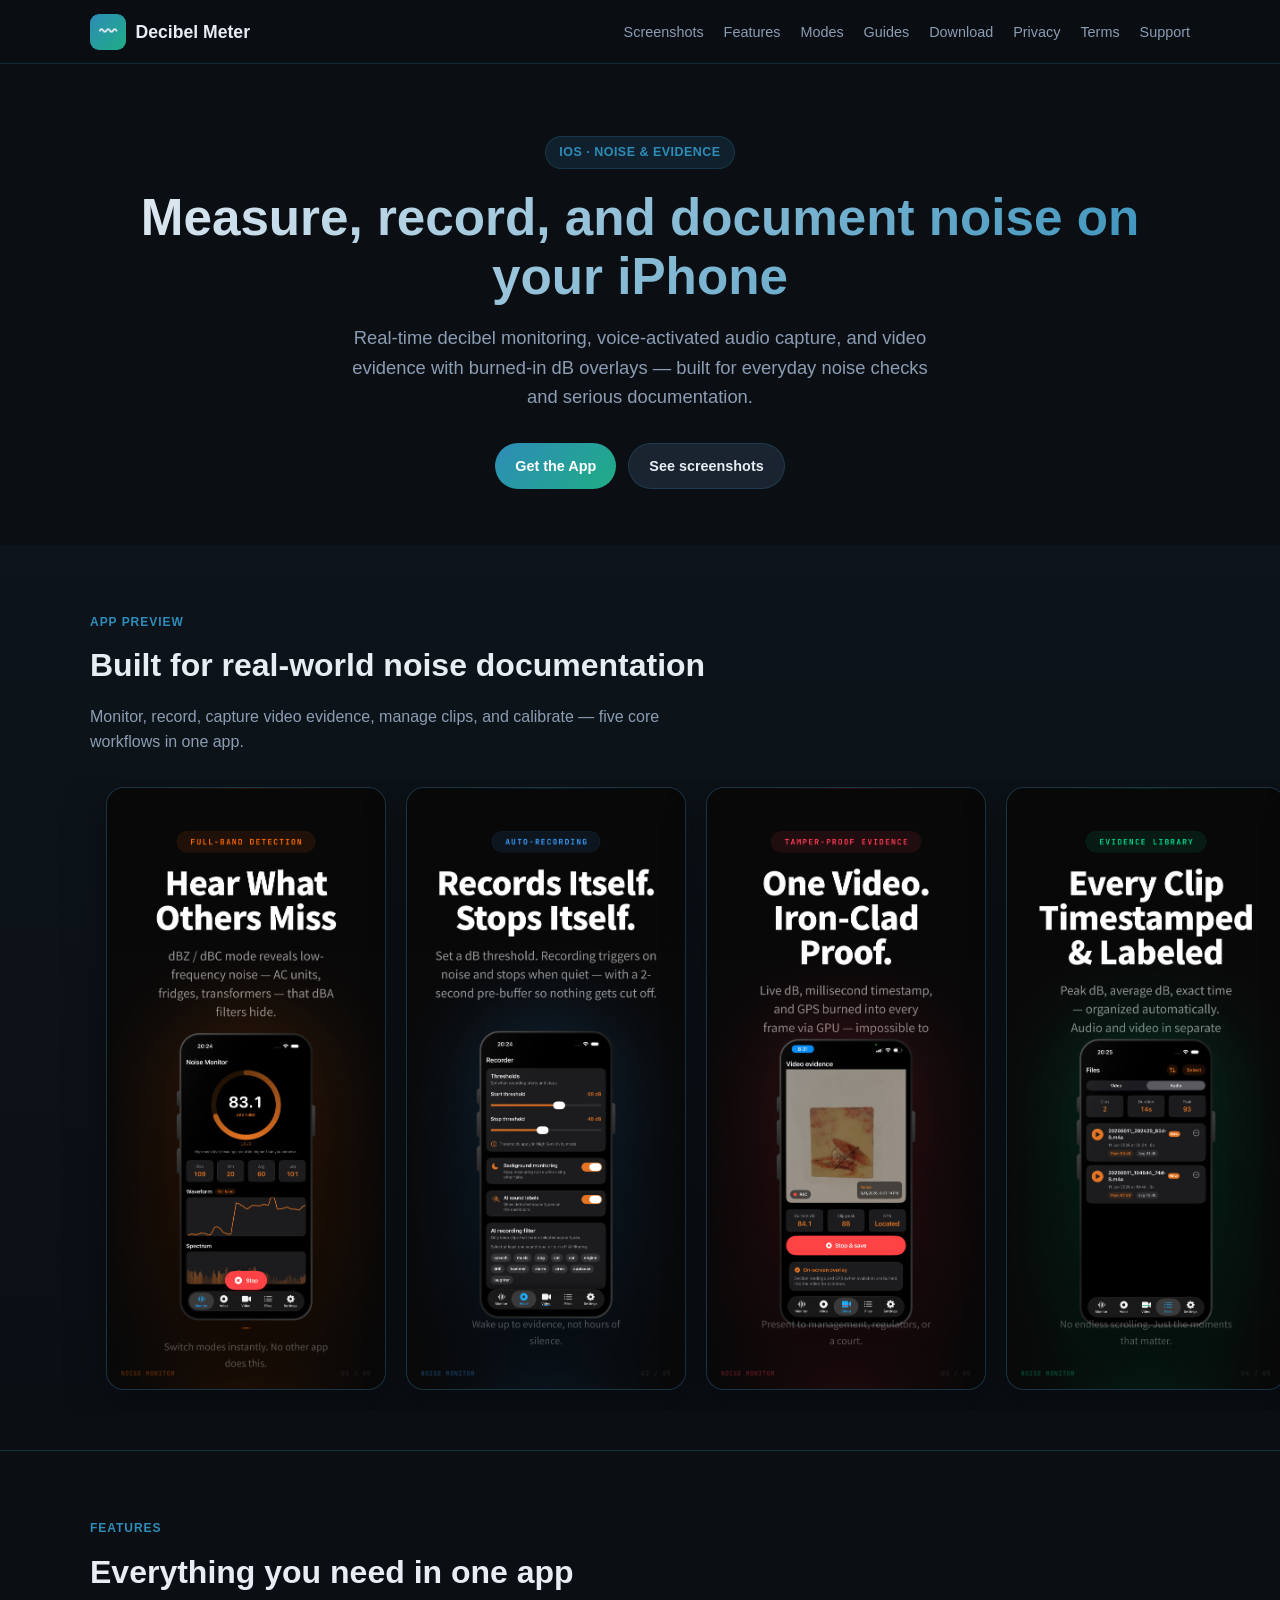
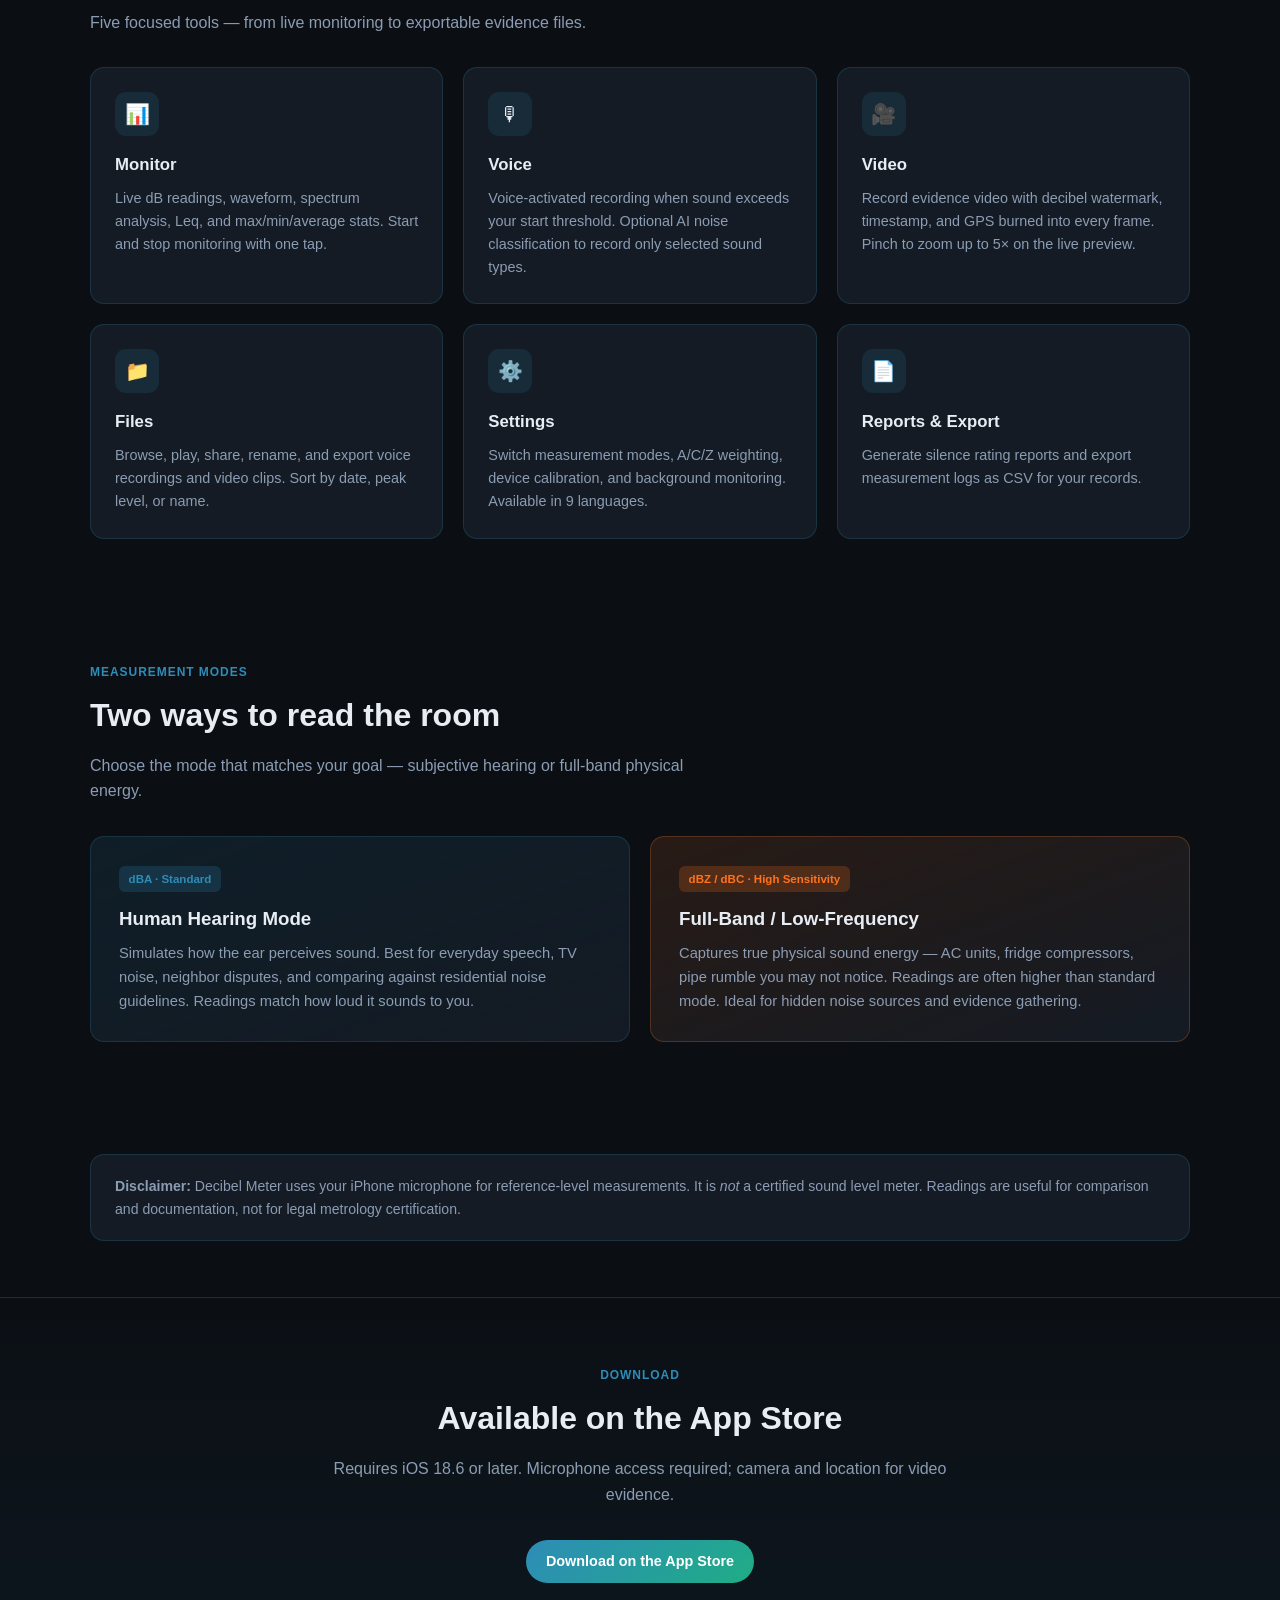
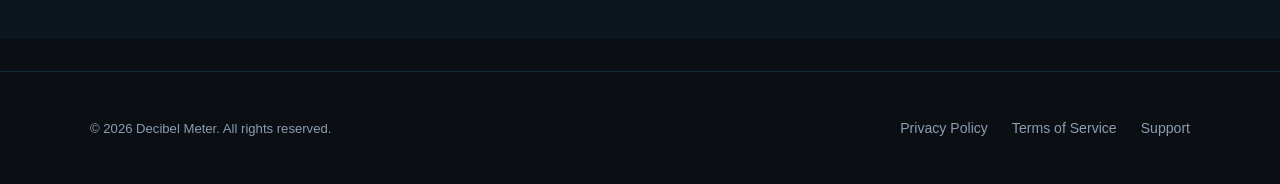
==== commit 593b5be1: "增加页面内容" ====
--- a/website/index.html
+++ b/website/index.html
@@ -3,8 +3,34 @@
 <head>
   <meta charset="UTF-8">
   <meta name="viewport" content="width=device-width, initial-scale=1.0">
+  <link rel="canonical" href="https://www.decibelmeterpro.com/" />
+  <meta name="apple-itunes-app" content="app-id=6779128095">
   <meta name="description" content="Decibel Meter — iPhone noise monitoring, voice-activated recording, and video evidence with live decibel overlays.">
   <title>Decibel Meter — Noise Monitoring &amp; Evidence</title>
+  <script type="application/ld+json">
+  {
+    "@context": "https://schema.org",
+    "@type": "SoftwareApplication",
+    "name": "Decibel Meter Pro",
+    "operatingSystem": "iOS",
+    "applicationCategory": "UtilitiesApplication",
+    "downloadUrl": "https://apps.apple.com/app/id6779128095",
+    "offers": [
+      {
+        "@type": "Offer",
+        "price": "0",
+        "priceCurrency": "USD",
+        "description": "Free download"
+      },
+      {
+        "@type": "Offer",
+        "price": "19.99",
+        "priceCurrency": "USD",
+        "description": "Yearly Pro subscription"
+      }
+    ]
+  }
+  </script>
   <link rel="stylesheet" href="assets/css/style.css">
 </head>
 <body>
@@ -20,6 +46,7 @@
           <li><a href="#screenshots">Screenshots</a></li>
           <li><a href="#features">Features</a></li>
           <li><a href="#modes">Modes</a></li>
+          <li><a href="/knowledge/">Guides</a></li>
           <li><a href="#download">Download</a></li>
           <li><a href="privacy.html">Privacy</a></li>
           <li><a href="terms.html">Terms</a></li>
--- a/website/assets/css/style.css
+++ b/website/assets/css/style.css
@@ -424,6 +424,153 @@
 
 .prose li { margin-bottom: 0.4rem; }
 
+.prose h3 {
+  font-size: 1.05rem;
+  margin: 1.5rem 0 0.5rem;
+  color: var(--text);
+}
+
+.prose-wide {
+  max-width: 48rem;
+}
+
+.prose strong { color: var(--text); }
+
+.letter-template {
+  background: var(--bg-card);
+  border: 1px solid var(--border);
+  border-radius: var(--radius);
+  padding: 1.25rem 1.5rem;
+  overflow-x: auto;
+  font-family: ui-monospace, SFMono-Regular, Menlo, Monaco, Consolas, monospace;
+  font-size: 0.82rem;
+  line-height: 1.55;
+  color: var(--text-muted);
+  white-space: pre-wrap;
+  word-break: break-word;
+}
+
+.template-hint {
+  font-size: 0.85rem;
+  color: var(--text-muted);
+  margin: 0.5rem 0 1rem;
+}
+
+.article-step {
+  background: var(--bg-card);
+  border: 1px solid var(--border);
+  border-radius: var(--radius);
+  padding: 1.25rem 1.5rem;
+  margin: 1.5rem 0;
+}
+
+.article-step h2 {
+  margin-top: 0;
+  font-size: 1.15rem;
+}
+
+.breadcrumb {
+  display: flex;
+  flex-wrap: wrap;
+  gap: 0.35rem 0.5rem;
+  font-size: 0.85rem;
+  color: var(--text-muted);
+  padding: 1rem 0 0;
+  list-style: none;
+  margin: 0;
+}
+
+.breadcrumb li::after {
+  content: "›";
+  margin-left: 0.5rem;
+  color: var(--text-muted);
+}
+
+.breadcrumb li:last-child::after { content: none; }
+
+.breadcrumb a { color: var(--accent-standard); }
+
+.knowledge-grid {
+  display: grid;
+  gap: 1rem;
+  padding: 2rem 0 3rem;
+}
+
+.knowledge-card {
+  display: block;
+  background: var(--bg-card);
+  border: 1px solid var(--border);
+  border-radius: var(--radius);
+  padding: 1.25rem 1.5rem;
+  text-decoration: none;
+  color: inherit;
+  transition: border-color 0.15s ease;
+}
+
+a.knowledge-card:hover {
+  text-decoration: none;
+  border-color: var(--accent-standard);
+}
+
+.knowledge-card h2 {
+  margin: 0 0 0.35rem;
+  font-size: 1.05rem;
+  color: var(--text);
+}
+
+.knowledge-card p {
+  margin: 0;
+  font-size: 0.9rem;
+  color: var(--text-muted);
+}
+
+.knowledge-card.coming-soon {
+  opacity: 0.55;
+  cursor: default;
+  pointer-events: none;
+}
+
+.knowledge-card .badge-soon {
+  display: inline-block;
+  font-size: 0.72rem;
+  text-transform: uppercase;
+  letter-spacing: 0.04em;
+  color: var(--text-muted);
+  margin-bottom: 0.35rem;
+}
+
+.cta-inline {
+  text-align: center;
+  padding: 2.5rem 0 1rem;
+}
+
+.cta-inline p {
+  color: var(--text-muted);
+  max-width: 36rem;
+  margin: 0 auto 1.25rem;
+}
+
+.related-guides {
+  border-top: 1px solid var(--border);
+  padding-top: 2rem;
+  margin-top: 2rem;
+}
+
+.related-guides h2 {
+  font-size: 1.1rem;
+  margin: 0 0 1rem;
+}
+
+.related-guides ul {
+  padding-left: 1.25rem;
+  margin: 0;
+}
+
+.related-guides li {
+  margin-bottom: 0.5rem;
+  color: var(--text-muted);
+}
+
 /* Footer */
 .site-footer {
   border-top: 1px solid var(--border);
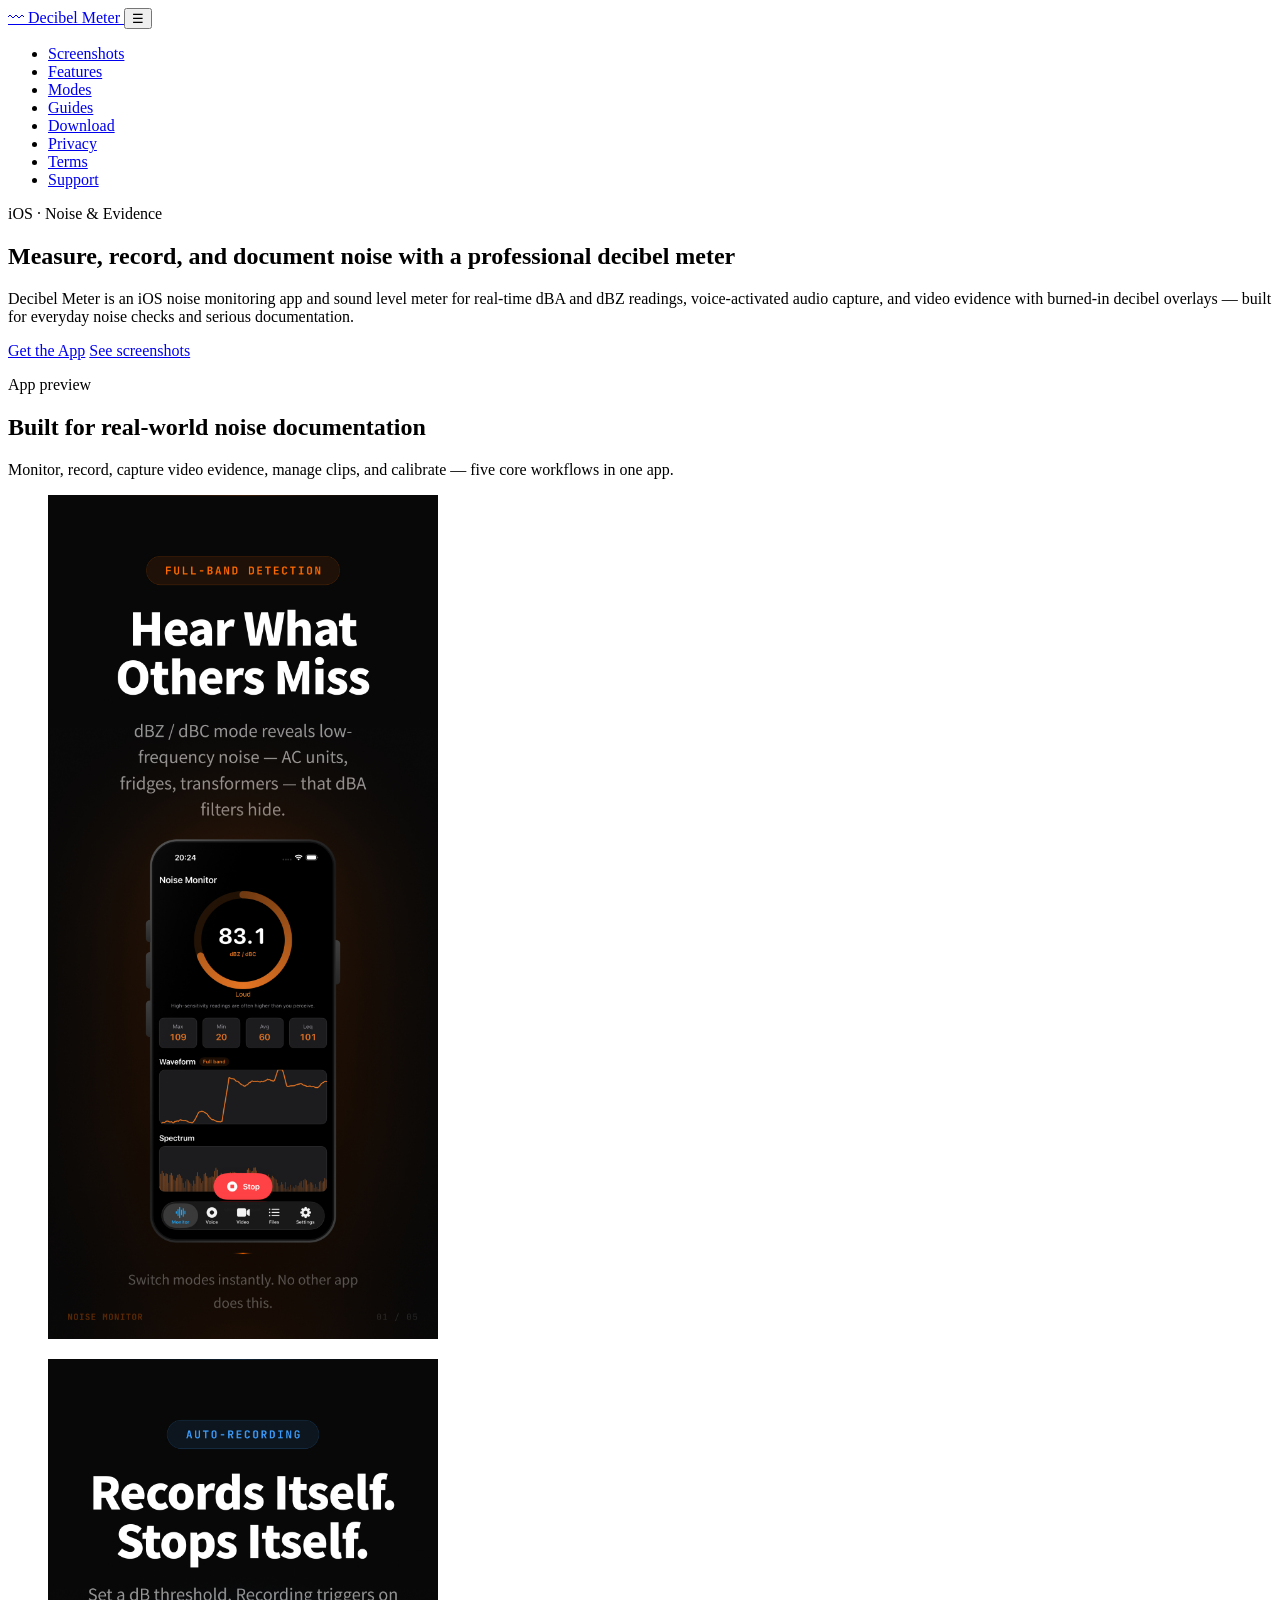
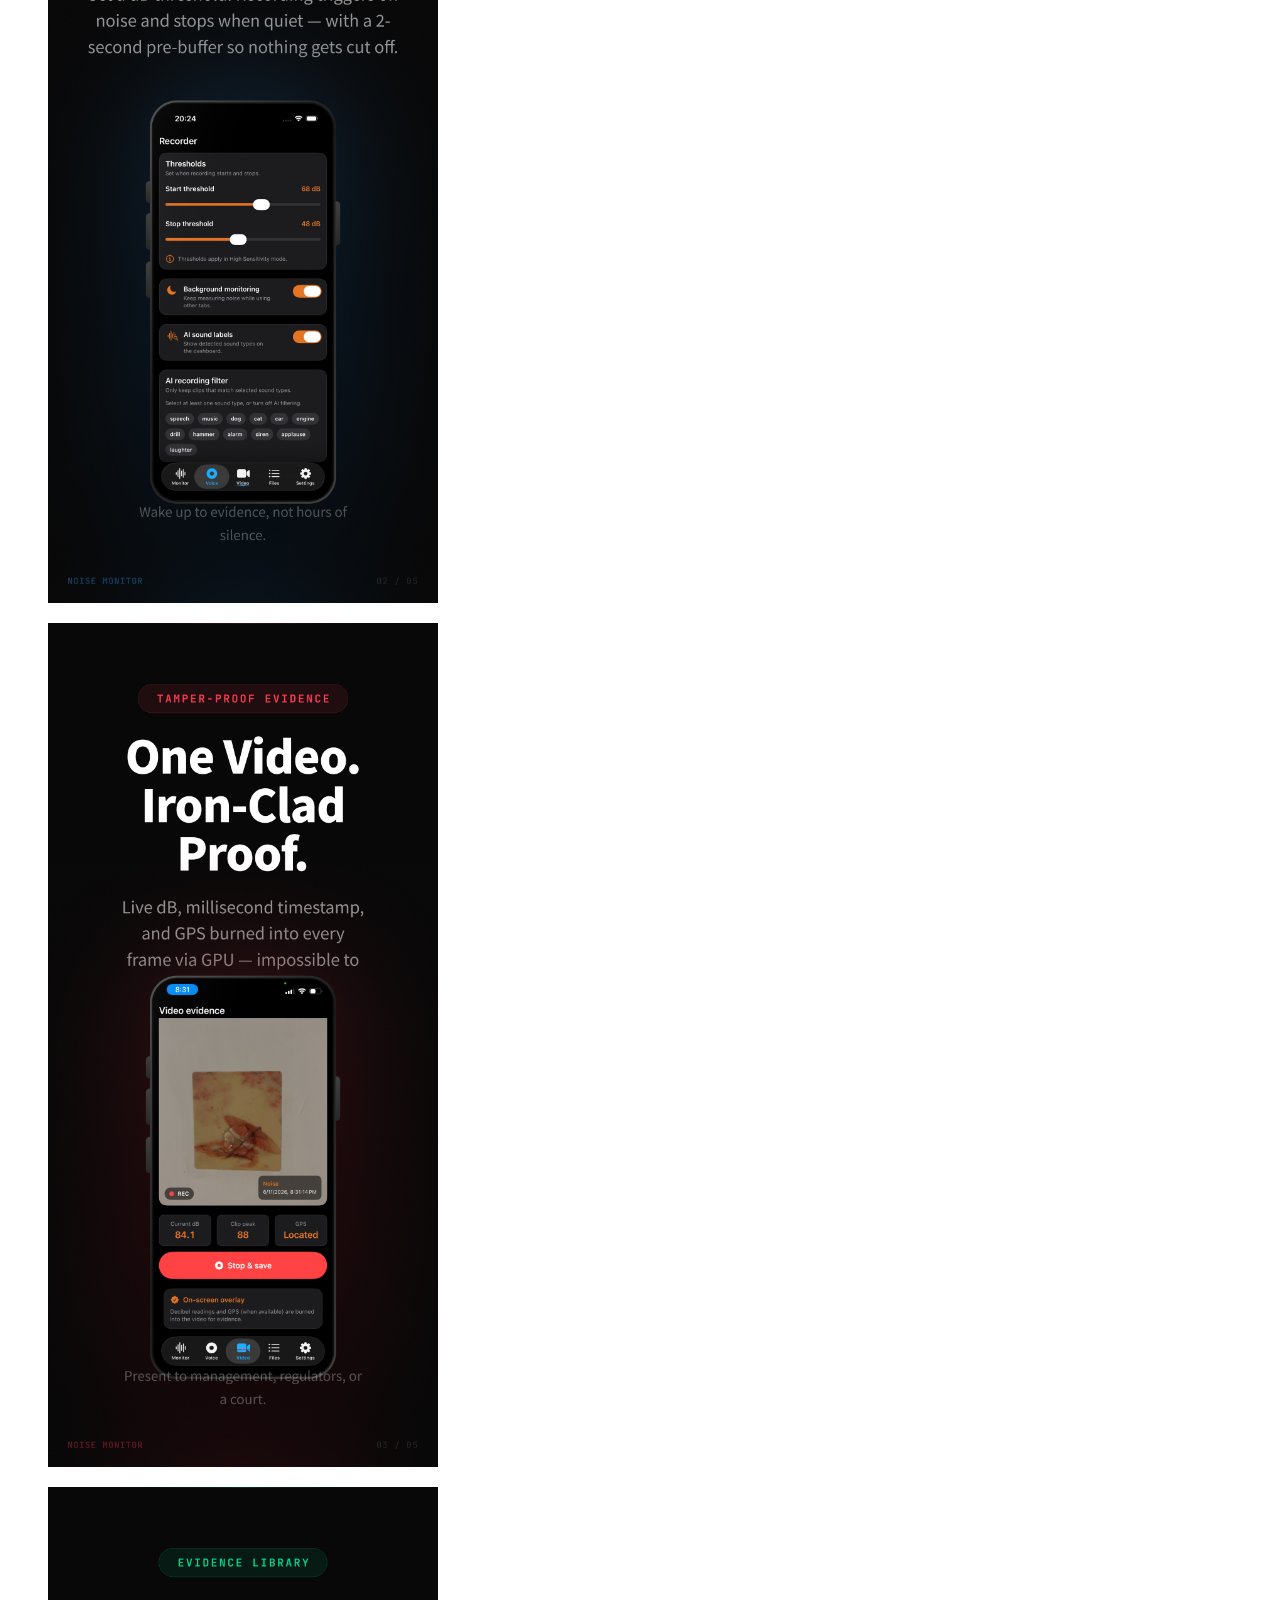
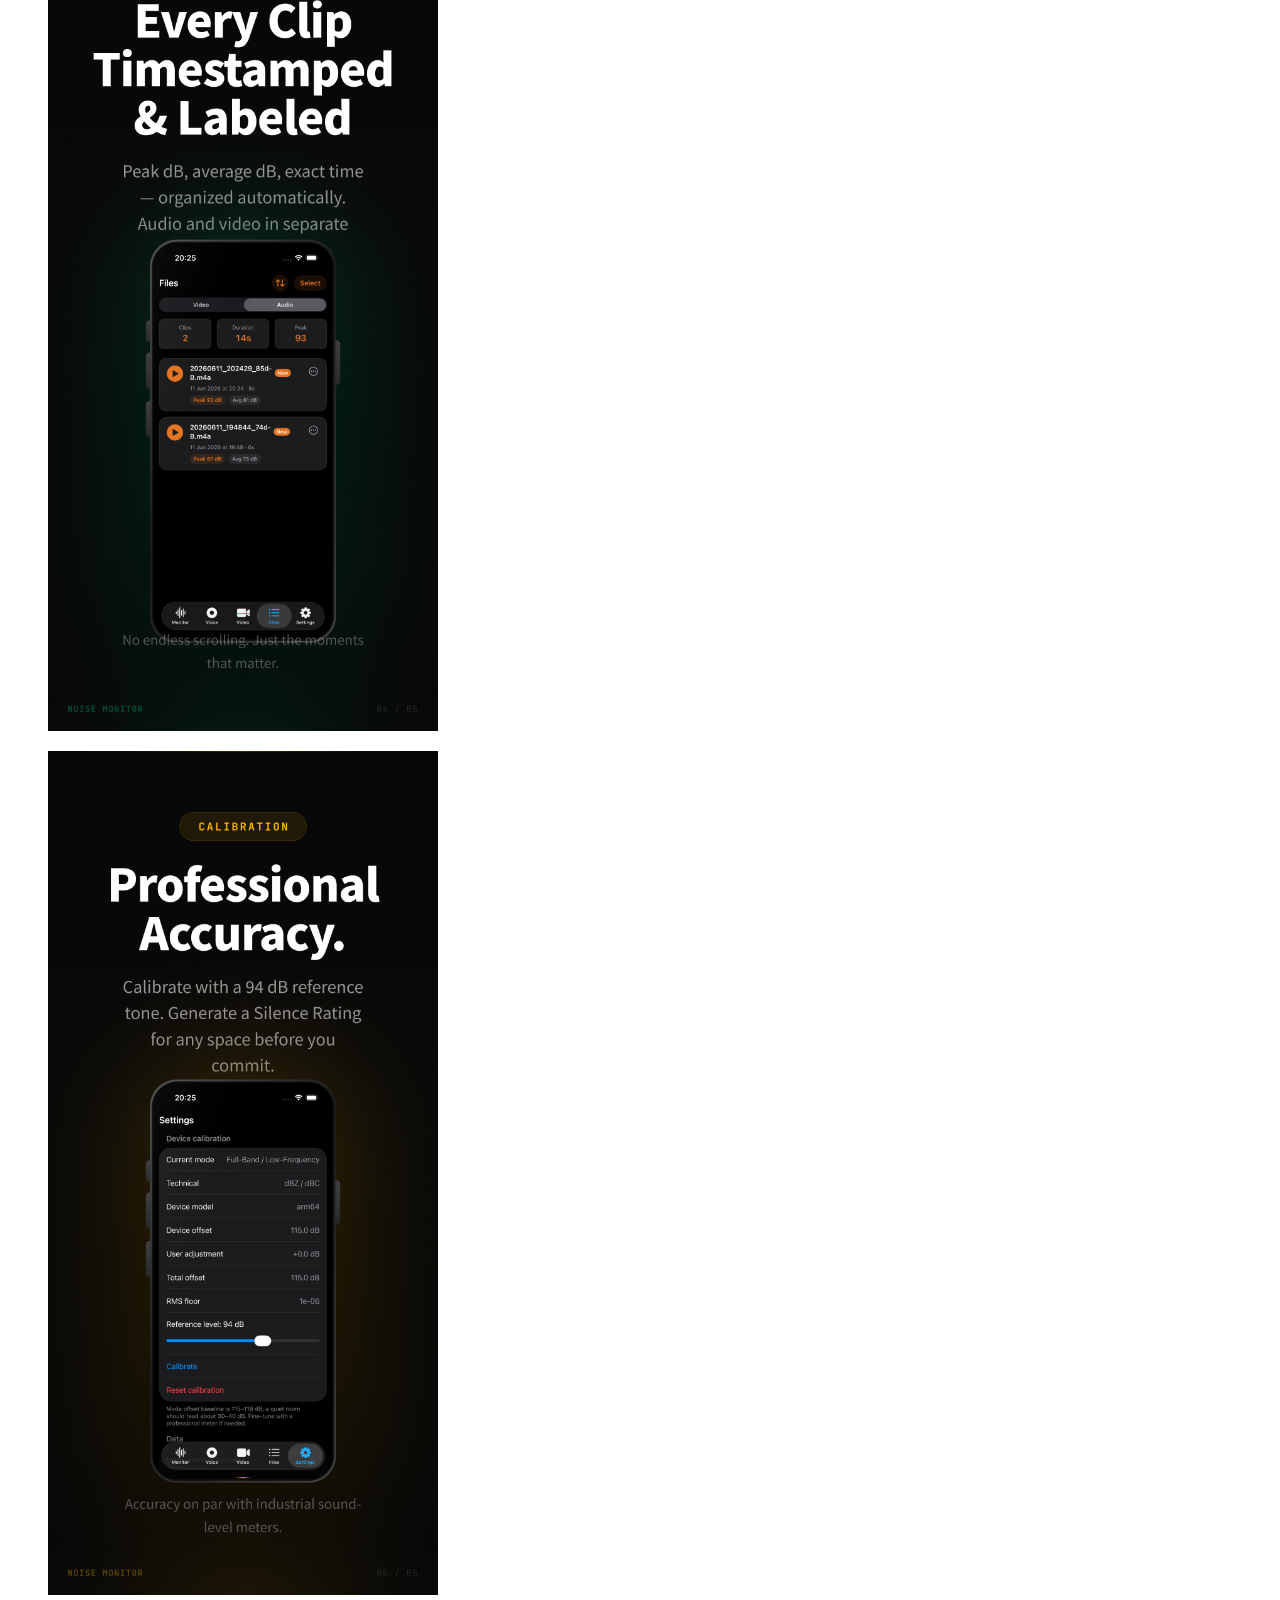
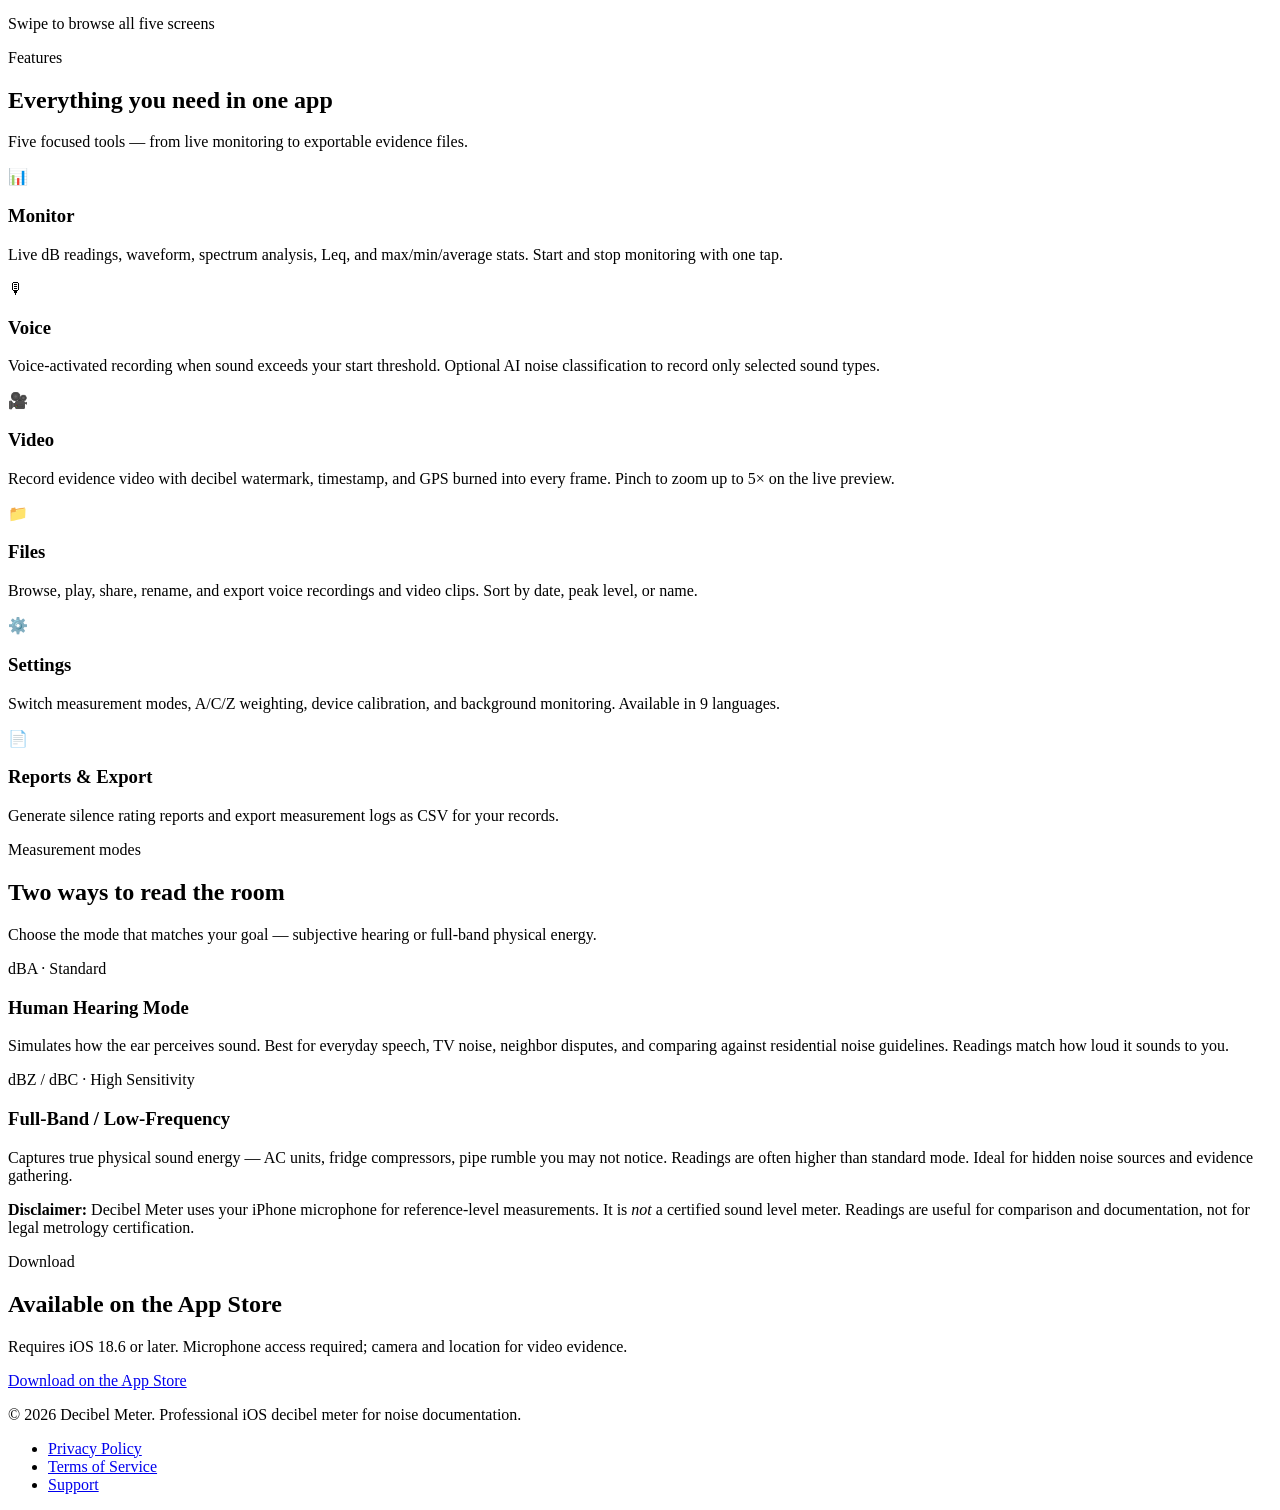
==== commit 35369432: "增加 firebase" ====
--- a/website/index.html
+++ b/website/index.html
@@ -5,8 +5,14 @@
   <meta name="viewport" content="width=device-width, initial-scale=1.0">
   <link rel="canonical" href="https://www.decibelmeterpro.com/" />
   <meta name="apple-itunes-app" content="app-id=6779128095">
-  <meta name="description" content="Decibel Meter — iPhone noise monitoring, voice-activated recording, and video evidence with live decibel overlays.">
-  <title>Decibel Meter — Noise Monitoring &amp; Evidence</title>
+  <meta name="description" content="Decibel Meter is a professional iOS sound level meter and noise monitoring app. Measure dBA/dBZ, capture voice-activated recordings, and burn decibel overlays into video evidence.">
+  <title>Decibel Meter — iOS Sound Level Meter &amp; Noise Monitoring</title>
+  <meta property="og:title" content="Decibel Meter — iOS Sound Level Meter &amp; Noise Monitoring">
+  <meta property="og:description" content="Professional iOS decibel meter app: real-time noise monitoring, voice-activated recording, 2048 FFT spectrogram, and court-ready video evidence with dB overlays.">
+  <meta property="og:url" content="https://www.decibelmeterpro.com/">
+  <meta property="og:type" content="website">
+  <meta property="og:site_name" content="Decibel Meter">
+  <meta name="twitter:card" content="summary">
   <script type="application/ld+json">
   {
     "@context": "https://schema.org",
@@ -31,7 +37,7 @@
     ]
   }
   </script>
-  <link rel="stylesheet" href="assets/css/style.css">
+  <link rel="stylesheet" href="/assets/css/style.css">
 </head>
 <body>
   <header class="site-header">
@@ -60,10 +66,11 @@
     <section class="hero">
       <div class="container">
         <span class="hero-badge">iOS · Noise &amp; Evidence</span>
-        <h1>Measure, record, and document noise on your iPhone</h1>
+        <h1>Measure, record, and document noise with a professional decibel meter</h1>
         <p>
-          Real-time decibel monitoring, voice-activated audio capture, and video evidence
-          with burned-in dB overlays — built for everyday noise checks and serious documentation.
+          Decibel Meter is an iOS noise monitoring app and sound level meter for real-time dBA and dBZ readings,
+          voice-activated audio capture, and video evidence with burned-in decibel overlays — built for everyday
+          noise checks and serious documentation.
         </p>
         <div class="hero-actions">
           <a href="#download" class="btn btn-primary">Get the App</a>
@@ -212,7 +219,7 @@
 
   <footer class="site-footer">
     <div class="container footer-inner">
-      <p class="copyright">© 2026 Decibel Meter. All rights reserved.</p>
+      <p class="copyright">© 2026 Decibel Meter. Professional iOS decibel meter for noise documentation.</p>
       <ul class="footer-links">
         <li><a href="privacy.html">Privacy Policy</a></li>
         <li><a href="terms.html">Terms of Service</a></li>
@@ -221,6 +228,7 @@
     </div>
   </footer>
 
-  <script src="assets/js/main.js"></script>
+  <script src="/assets/js/main.js"></script>
+  <script type="module" src="/assets/js/firebase-analytics.js"></script>
 </body>
 </html>
